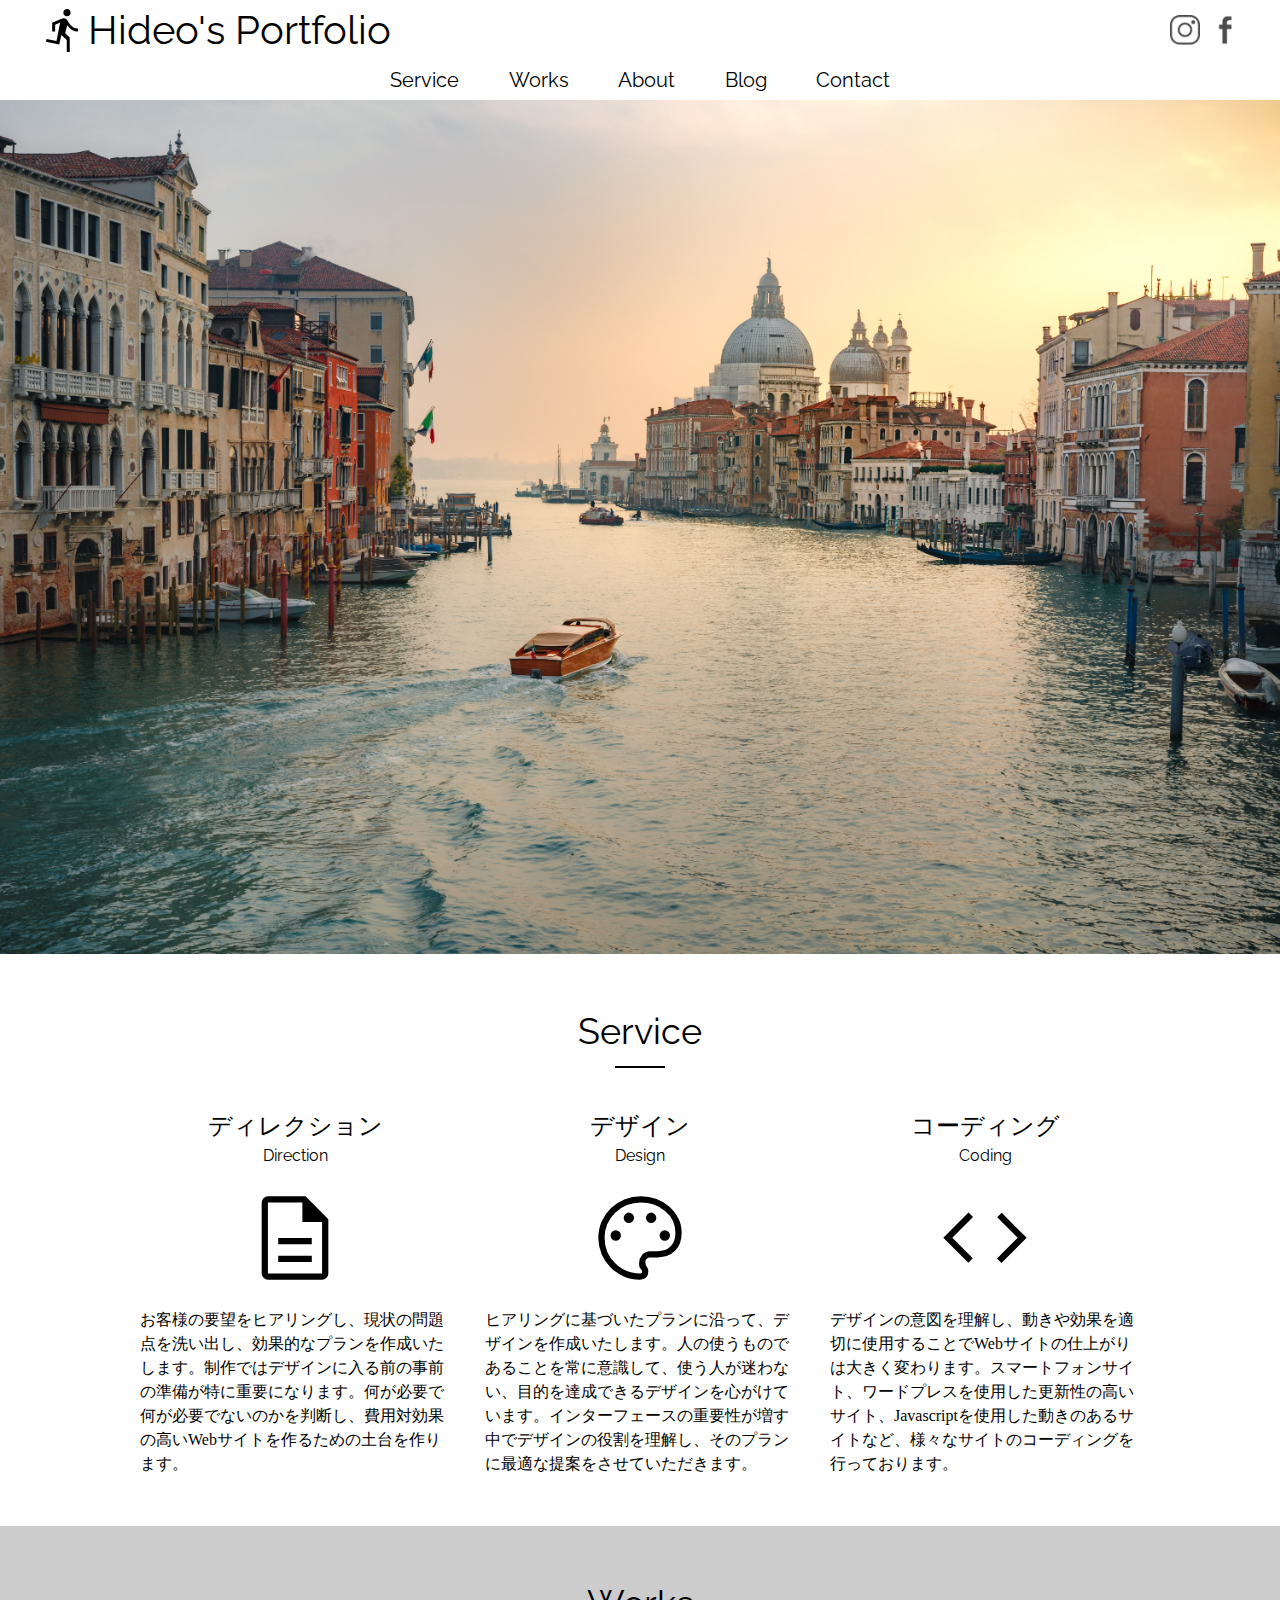
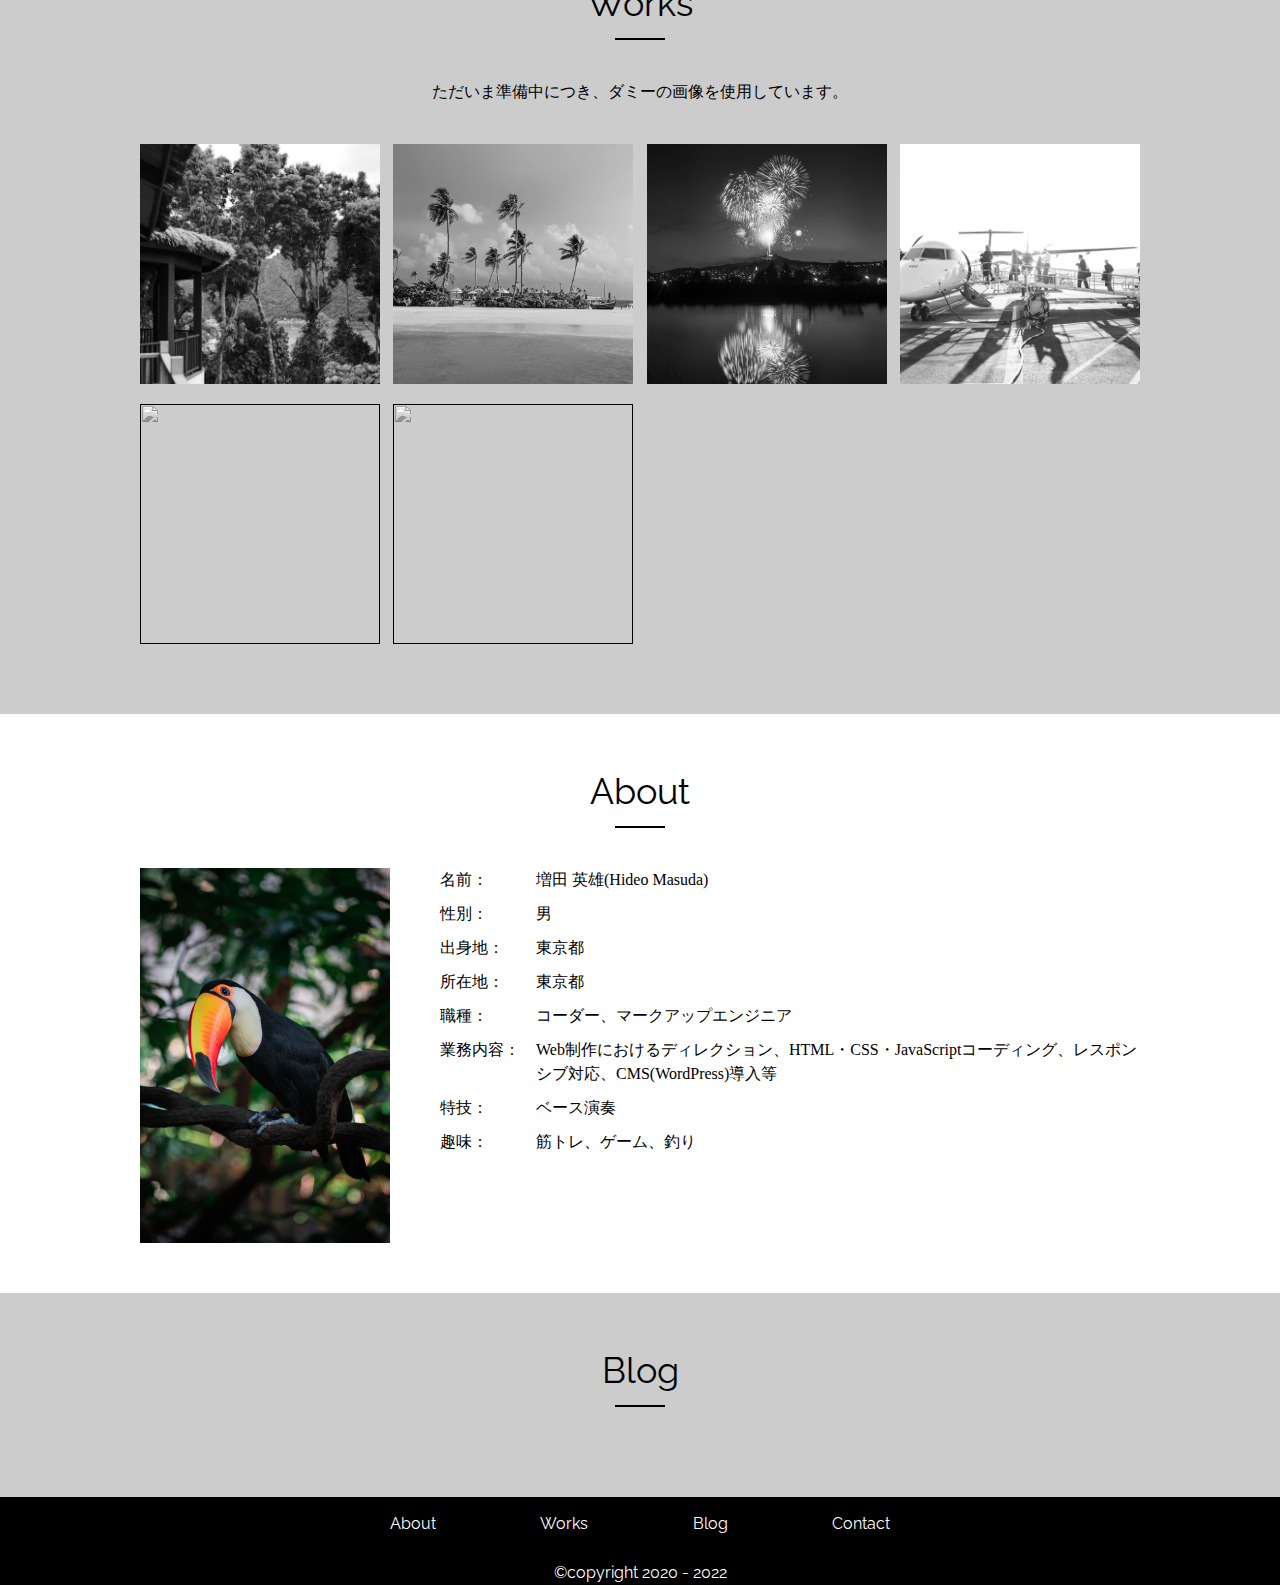
==== index.html @ 9914f8bb "first commit" ====
<!DOCTYPE html>
<html lang="ja">
<head>
  <meta charset="UTF-8">
  <meta http-equiv="X-UA-Compatible" content="IE=edge">
  <meta name="viewport" content="width=device-width, initial-scale=1.0">
  <title>Hideo's Portfolio</title>
  <link rel="stylesheet" href="assets/css/reset.css">
  <link rel="stylesheet" href="assets/css/common.css">
  <link rel="stylesheet" href="assets/css/style.css">

  <!-- font -->
  <link rel="preconnect" href="https://fonts.googleapis.com">
  <link rel="preconnect" href="https://fonts.gstatic.com" crossorigin>
  <link href="https://fonts.googleapis.com/css2?family=Raleway:wght@400;700&display=swap" rel="stylesheet">
</head>
<body>
  <header class="header content-wrap">
    <div class="page-size">
      <div class="flex">
        <h1 class="header-logo font-raleway">
          <a href="/">
            <div class="icon"><img src="assets/img/logo_icon.svg" alt=""></div>
            Hideo's Portfolio
          </a>
        </h1>
        <div class="sns-area flex">
          <a href="" class="sns-icon icon-ig">
            <img src="assets/img/icon_ig.gif" alt="">
          </a>
          <a href="" class="sns-icon icon-fb">
            <img src="assets/img/icon_fb.gif" alt="">
          </a>
        </div>
      </div>
      <ul class="header-nav flex font-raleway">
        <li>
          <a href="#sec01">Service</a>
        </li>
        <li>
          <a href="#sec02">Works</a>
        </li>
        <li>
          <a href="#sec03">About</a>
        </li>
        <li>
          <a href="#sec04">Blog</a>
        </li>
        <li>
          <a href="#sec05">Contact</a>
        </li>
      </ul>
    </div>
  </header>

  <main class="top-page">
    <div class="mv-area">
      <img src="assets/img/mv.jpg" alt="">
    </div>

    <section id="sec01" class="service sec-wrap">
      <div class="content-wrap">
        <div class="page-size">
          <h2 class="sec-ttl ta_c font-raleway">Service</h2>
          <ul class="service-list flex">
            <li>
              <h3 class="item-ttl ta_c">
                <span class="ja">ディレクション</span>
                <span class="en font-raleway">Direction</span>
              </h3>
              <div class="img-area">
                <img src="assets/img/service_img01.svg" alt="">
              </div>
              <p class="text">お客様の要望をヒアリングし、現状の問題点を洗い出し、効果的なプランを作成いたします。制作ではデザインに入る前の事前の準備が特に重要になります。何が必要で何が必要でないのかを判断し、費用対効果の高いWebサイトを作るための土台を作ります。</p>
            </li>
            <li>
              <h3 class="item-ttl ta_c">
                <span class="ja">デザイン</span>
                <span class="en font-raleway">Design</span>
              </h3>
              <div class="img-area">
                <img src="assets/img/service_img02.svg" alt="">
              </div>
              <p class="text">ヒアリングに基づいたプランに沿って、デザインを作成いたします。人の使うものであることを常に意識して、使う人が迷わない、目的を達成できるデザインを心がけています。インターフェースの重要性が増す中でデザインの役割を理解し、そのプランに最適な提案をさせていただきます。</p>
            </li>
            <li>
              <h3 class="item-ttl ta_c">
                <span class="ja">コーディング</span>
                <span class="en font-raleway">Coding</span>
              </h3>
              <div class="img-area">
                <img src="assets/img/service_img03.svg" alt="">
              </div>
              <p class="text">デザインの意図を理解し、動きや効果を適切に使用することでWebサイトの仕上がりは大きく変わります。スマートフォンサイト、ワードプレスを使用した更新性の高いサイト、Javascriptを使用した動きのあるサイトなど、様々なサイトのコーディングを行っております。</p>
            </li>
          </ul>
        </div>
      </div>
    </section>

    <section id="sec02" class="works sec-wrap">
      <div class="content-wrap">
        <div class="page-size">
          <h2 class="sec-ttl ta_c font-raleway">Works</h2>
          <p class="sec-read ta_c">ただいま準備中につき、ダミーの画像を使用しています。</p>
          <ul class="works-list flex">
            <li>
              <a href="">
                <div class="img-area">
                  <img src="assets/img/works_img01.jpg" alt="">
                </div>
                <p class="item-detail">2020.07 Coding</p>
              </a>
            </li>
            <li>
              <a href="">
                <div class="img-area">
                  <img src="assets/img/works_img02.jpg" alt="">
                </div>
                <p class="item-detail">2020.10 Coding</p>
              </a>
            </li>
            <li>
              <a href="">
                <div class="img-area">
                  <img src="assets/img/works_img03.jpg" alt="">
                </div>
                <p class="item-detail">2021.05 Coding</p>
              </a>
            </li>
            <li>
              <a href="">
                <div class="img-area">
                  <img src="assets/img/works_img04.jpg" alt="">
                </div>
                <p class="item-detail">2021.07 Coding</p>
              </a>
            </li>
            <li>
              <a href="">
                <div class="img-area">
                  <img src="assets/img/works_img05.jpg" alt="">
                </div>
                <p class="item-detail">2022.07 Coding</p>
              </a>
            </li>
            <li>
              <a href="">
                <div class="img-area">
                  <img src="assets/img/works_img05.jpg" alt="">
                </div>
                <p class="item-detail">2022.07 Coding</p>
              </a>
            </li>
          </ul>
        </div>
      </div>
    </section>
    <section id="sec03" class="about sec-wrap">
      <div class="content-wrap">
        <div class="page-size">
          <h2 class="sec-ttl ta_c font-raleway">About</h2>
          <!-- <p class="sec-read ta_c">自己紹介</p> -->
          <div class="flex">
            <div class="img-area">
              <img src="assets/img/profile.jpg" alt="">
            </div>
            <div class="text-area">
              <ul class="profile-list">
                <li>
                  <div class="item-ttl">名前：</div>
                  <p class="item-text">増田 英雄(Hideo Masuda)</p>
                </li>
                <li>
                  <div class="item-ttl">性別：</div>
                  <p class="item-text">男</p>
                </li>
                <li>
                  <div class="item-ttl">出身地：</div>
                  <p class="item-text">東京都</p>
                </li>
                <li>
                  <div class="item-ttl">所在地：</div>
                  <p class="item-text">東京都</p>
                </li>
                <li>
                  <div class="item-ttl">職種：</div>
                  <p class="item-text">コーダー、マークアップエンジニア</p>
                </li>
                <li>
                  <div class="item-ttl">業務内容：</div>
                  <p class="item-text">Web制作におけるディレクション、HTML・CSS・JavaScriptコーディング、レスポンシブ対応、CMS(WordPress)導入等</p>
                </li>
                <li>
                  <div class="item-ttl">特技：</div>
                  <p class="item-text">ベース演奏</p>
                </li>
                <li>
                  <div class="item-ttl">趣味：</div>
                  <p class="item-text">筋トレ、ゲーム、釣り</p>
                </li>
              </ul>
            </div>
          </div>
        </div>
      </div>
    </section>
    <section id="sec04" class="blog sec-wrap">
      <div class="content-wrap">
        <div class="page-size">
          <h2 class="sec-ttl ta_c font-raleway">Blog</h2>
          <!-- <p class="sec-read ta_c">自己紹介</p> -->
        </div>
      </div>
    </section>

  </main>

  <footer class="footer">
    <div class="content-wrap">
      <div class="page-size">
        <ul class="footer-nav flex font-raleway">
          <li>
            <a href="/about/">About</a>
          </li>
          <li>
            <a href="/works/">Works</a>
          </li>
          <li>
            <a href="/blog/">Blog</a>
          </li>
          <li>
            <a href="/contact/">Contact</a>
          </li>
        </ul>
        <p class="copyright ta_c font-raleway">&copy;copyright 2020 - 2022</p>
      </div>
    </div>
  </footer>
</body>

<!-- js -->
<script src="https://ajax.googleapis.com/ajax/libs/jquery/3.3.1/jquery.min.js"></script>
<script src="assets/js/common.js"></script>
</html>
---- assets/css/common.css ----
@charset "utf-8";

/* --------------------------------
        余白、コンテンツ幅
----------------------------------*/
.content-wrap {
  padding: 0 20px;
}
.page-size {
  max-width: 1000px;
  margin: 0 auto;
}

/* --------------------------------
            共通設定
----------------------------------*/
.font-raleway {
  font-family: 'Raleway', sans-serif;
}
.ta_c {
  text-align: center;
}
.flex {
  display: flex;
  justify-content: space-between;
}
a {
  transition: .3s;
}
a:hover {
  opacity: .7;
}

/* --------------------------------
              Header
----------------------------------*/
.header {
  background: #fff;
}
.header .page-size {
  max-width: 1200px;
}
.header-logo {
  font-size: 40px;
  font-weight: normal;
}
.header-logo a {
  display: flex;
  align-items: center;
}
.header-logo a .icon {
  width: 48px;
}
.header-logo a:hover .icon {
  animation: ani_rotate .4s;
}
@keyframes ani_rotate {
  0% {transform: translate(0px, 0px) rotate(15deg)}
  25% {transform: translate(0px, 0px) rotate(-15deg)}
  50% {transform: translate(0px, 0px) rotate(20deg)}
  75% {transform: translate(0px, 0px) rotate(-20deg)}
  100% {transform: translate(0px, 0px) rotate(0deg)}
}
.header .sns-area {
  align-self: center;
  gap: 10px;
}
.header .sns-area .sns-icon {
  width: 30px;
}
.header-nav {
  max-width: 500px;
  margin: 0 auto;
  font-size: 20px;
}
.header-nav li {
  position: relative;
  overflow: hidden;
}
.header-nav li a {
  display: block;
  padding: 5px 0;
}
.header-nav li a:hover {
  opacity: 1;
}
.header-nav li::after {
  position: absolute;
  content: "";
  bottom: 0;
  left: 50%;
  transform: translateX(-50%);
  width: 0;
  height: 2px;
  background: #000;
  transition: .3s;
}
.header-nav li:hover::after,
.header-nav li.active::after {
  width: 40px;
}
/* --------------------------------
              Footer
----------------------------------*/
.footer {
  color: #fff;
  background: #000;
  padding-top: 10px;
}
.footer-nav {
  max-width: 500px;
  margin: 0 auto 20px;
}
.footer-nav li {
  position: relative;
  overflow: hidden;
}
.footer-nav li a {
  display: block;
  padding: 5px 0;
}
.footer-nav li a:hover {
  opacity: 1;
}
.footer-nav li::after {
  position: absolute;
  content: "";
  bottom: 0;
  left: 50%;
  transform: translateX(-50%);
  width: 0;
  height: 2px;
  background: #fff;
  transition: .3s;
}
.footer-nav li:hover::after,
.footer-nav li.active::after {
  width: 40px;
}

/* --------------------------------
            セクション
----------------------------------*/
.sec-wrap {
  padding-top: 50px;
  padding-bottom: 50px;
  background: #fff;
}
.sec-wrap:nth-child(odd) {
  background: #ccc;
}
.sec-ttl {
  font-size: 36px;
  font-weight: normal;
  padding-bottom: 10px;
  margin-bottom: 40px;
  position: relative;
}
.sec-ttl::after {
  position: absolute;
  content: "";
  bottom: 0;
  left: 50%;
  transform: translateX(-50%);
  width: 50px;
  height: 2px;
  background: #000;
}
.sec-read {
  margin-bottom: 40px;
}
---- assets/css/style.css ----
@charset "utf-8";

.mv-area {
}

.service .service-list li {
  width: 31%;
}
.service .service-list li .item-ttl {
  font-weight: normal;
  margin-bottom: 20px;
}
.service .service-list li .item-ttl span {
  display: block;
}
.service .service-list li .item-ttl .ja {
  font-size: 24px;
}
.service .service-list li .item-ttl .en {
  font-size: 16px;
}
.service .service-list li .img-area {
  width: 100px;
  margin: 0 auto 20px;
}
.service .service-list li .img-area img {
  width: 100%;
}

.works {}
.works-list {
  flex-wrap: wrap;
}
.works-list li {
  width: 24%;
  margin-bottom: 20px;
  position: relative;
  overflow: hidden;
}
.works-list::before {
  content: "";
  display: block;
  width: 24%;
  height: 0;
  order: 1;
}
.works-list::after {
  content: "";
  display: block;
  width: 24%;
  height: 0;
}
.works-list li a:hover {
  opacity: 1;
}
.works-list li .img-area {
  position: relative;
  overflow: hidden;
}
.works-list li .img-area::before {
  content: "";
  display: block;
  padding-top: 100%;
}
.works-list li .img-area img {
  position: absolute;
  object-fit: cover;
  top: 0;
  left: 0;
  width: 100%;
  height: 100%;
  filter: grayscale(100%);
  transition: .3s;
}
.works-list li:hover .img-area img {
  filter: grayscale(0);
  transform: scale(1.2);
}
.works-list li .item-detail {
  position: absolute;
  width: 100%;
  bottom: -25%;
  font-size: 18px;
  color: #fff;
  text-align: center;
  background: rgba(0,0,0,0.4);
  transition: .3s;
}
.works-list li:hover .item-detail {
  bottom: 0;
}

.about .flex .img-area {
  width: 25%;
}
.about .flex .text-area {
  width: 70%;
}
.about .profile-list li {
  display: flex;
  margin-bottom: 10px;
}
.about .profile-list li .item-ttl {
  width: 6em;
}
.about .profile-list li .item-text {
  width: calc(100% - 6em);
}
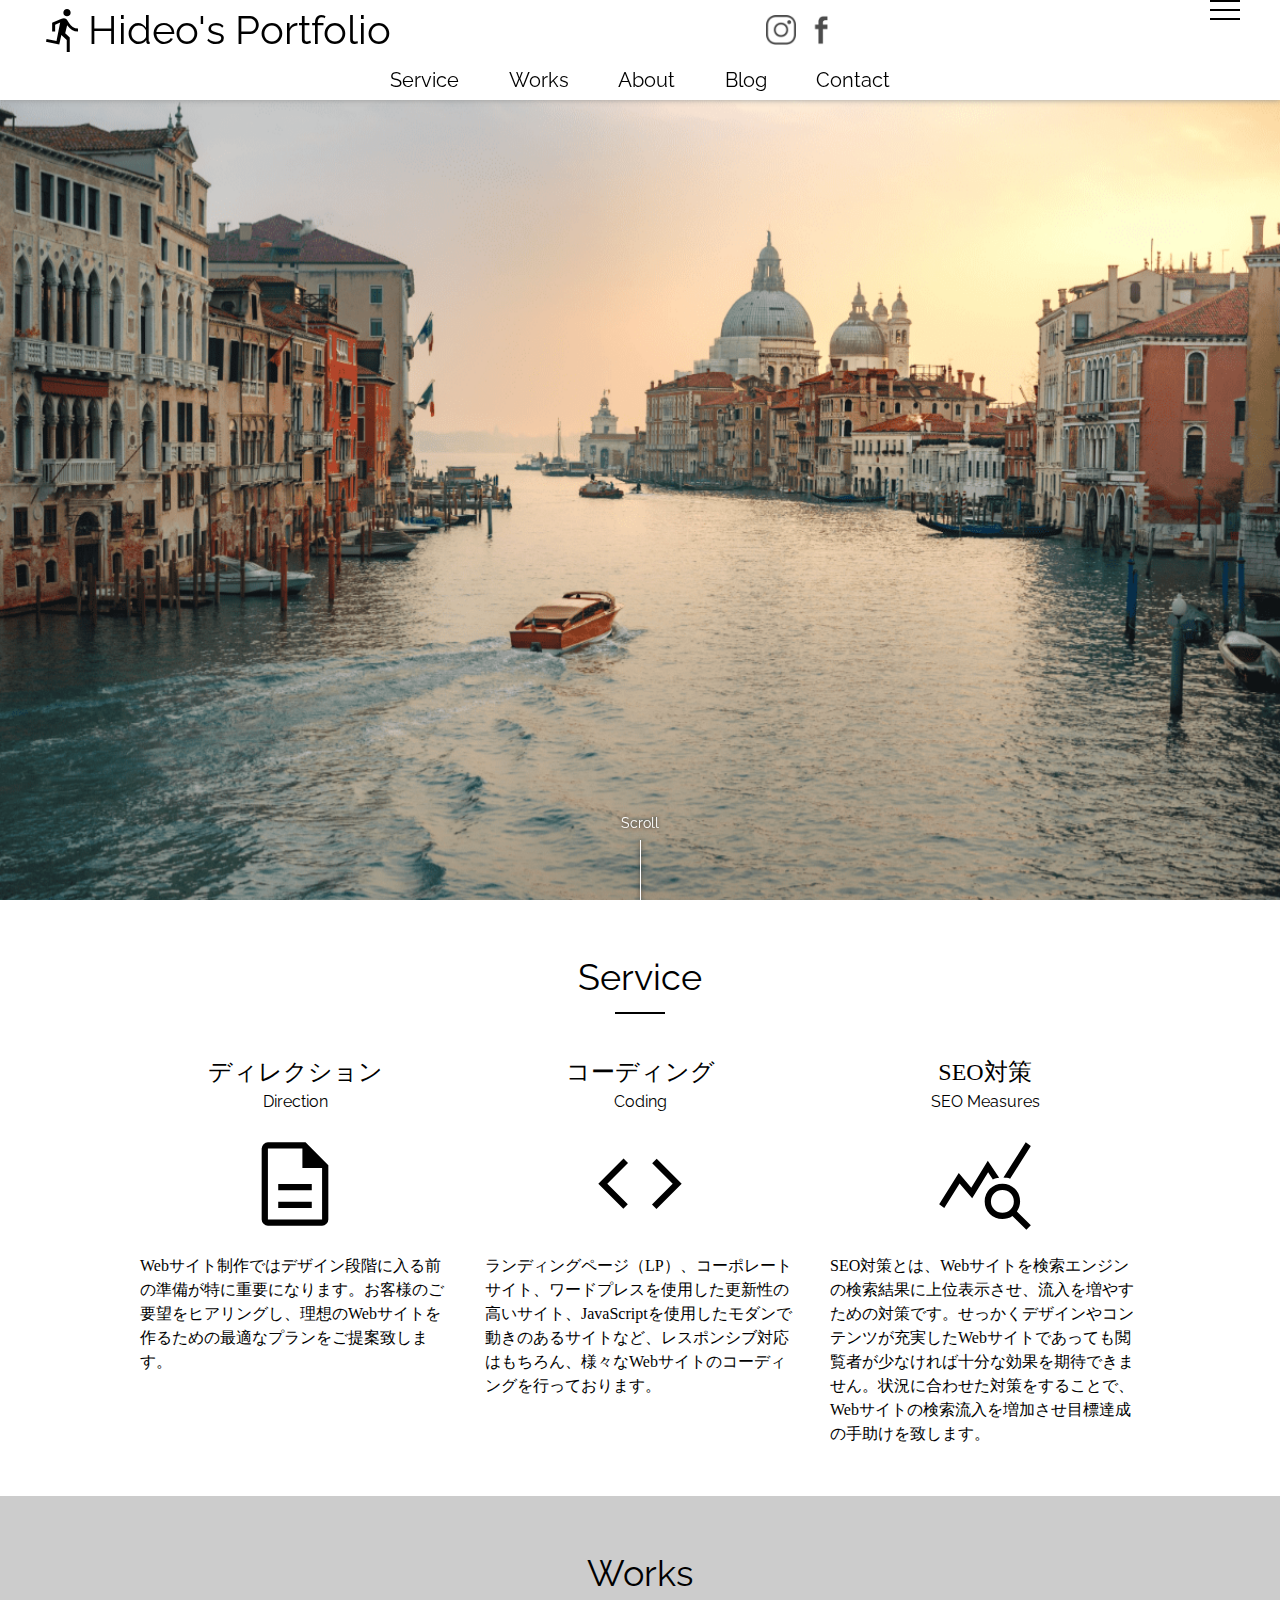
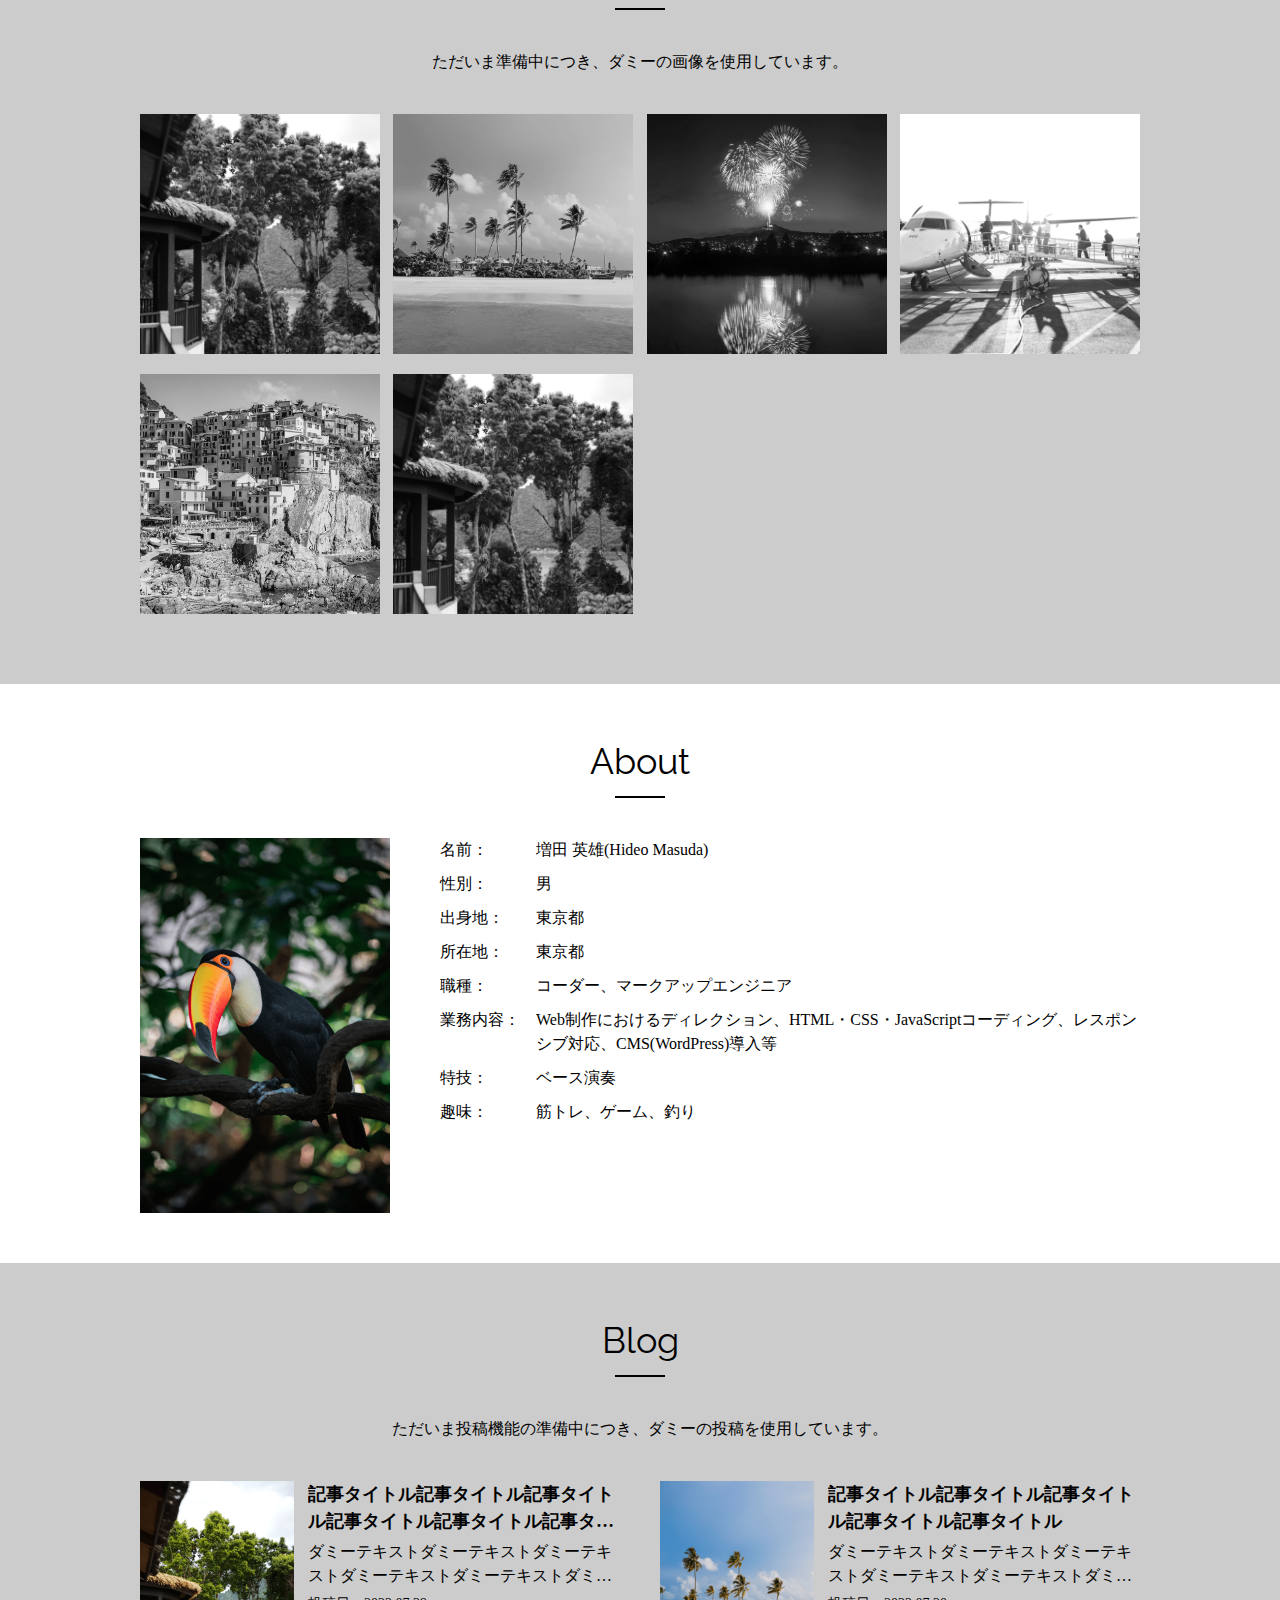
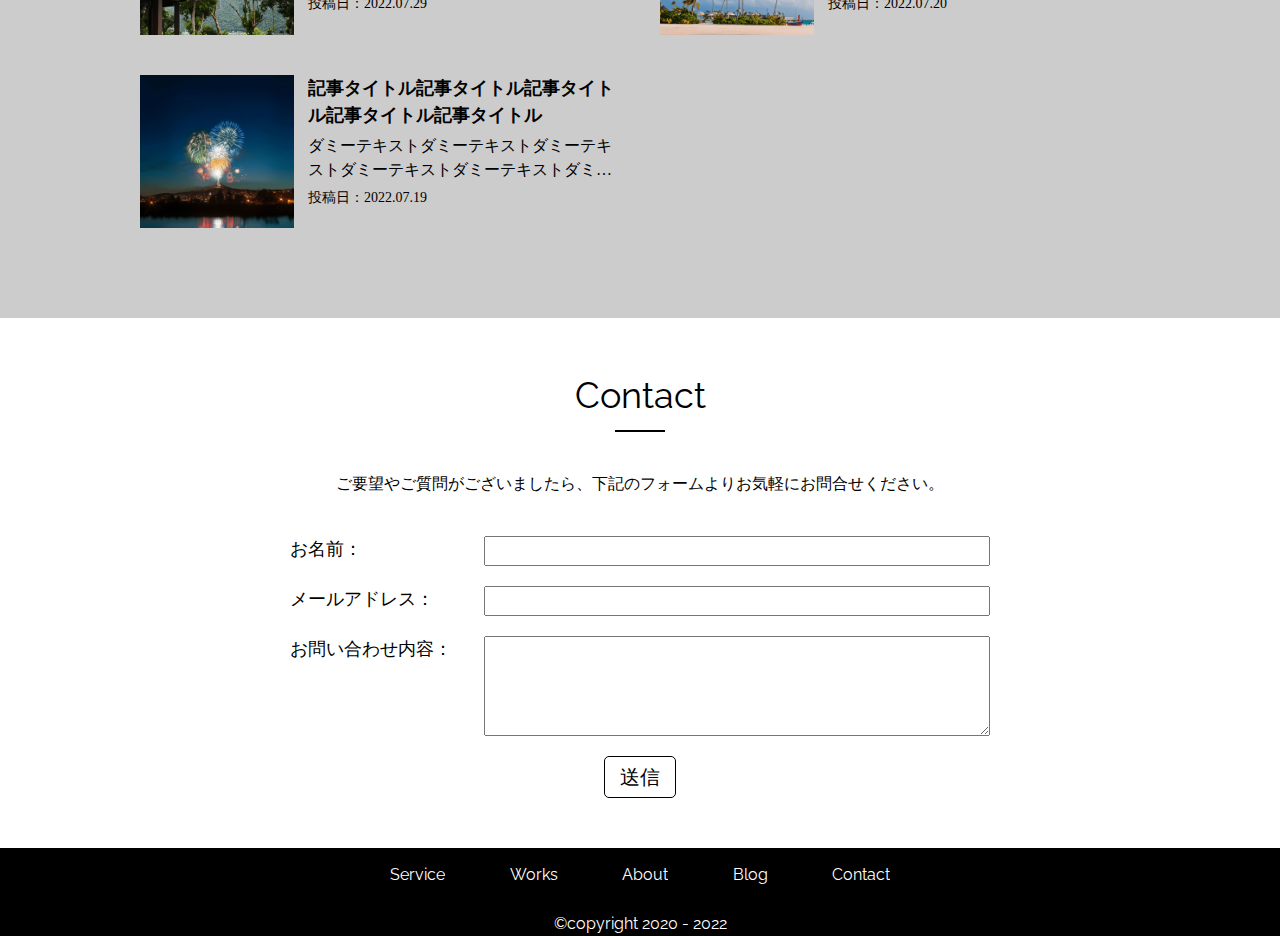
==== commit f2783701: "second update" ====
--- a/index.html
+++ b/index.html
@@ -6,6 +6,8 @@
   <meta name="viewport" content="width=device-width, initial-scale=1.0">
   <title>Hideo's Portfolio</title>
   <link rel="stylesheet" href="assets/css/reset.css">
+  <link rel="stylesheet" href="assets/css/slick/slick.css">
+  <link rel="stylesheet" href="assets/css/slick/slick-theme.css">
   <link rel="stylesheet" href="assets/css/common.css">
   <link rel="stylesheet" href="assets/css/style.css">
 
@@ -13,6 +15,7 @@
   <link rel="preconnect" href="https://fonts.googleapis.com">
   <link rel="preconnect" href="https://fonts.gstatic.com" crossorigin>
   <link href="https://fonts.googleapis.com/css2?family=Raleway:wght@400;700&display=swap" rel="stylesheet">
+  <link rel ="stylesheet" href="https://cdnjs.cloudflare.com/ajax/libs/font-awesome/5.15.4/css/all.min.css">
 </head>
 <body>
   <header class="header content-wrap">
@@ -32,6 +35,11 @@
             <img src="assets/img/icon_fb.gif" alt="">
           </a>
         </div>
+        <div class="hamburger">
+          <span></span>
+          <span></span>
+          <span></span>
+        </div>
       </div>
       <ul class="header-nav flex font-raleway">
         <li>
@@ -55,7 +63,24 @@
 
   <main class="top-page">
     <div class="mv-area">
-      <img src="assets/img/mv.jpg" alt="">
+      <h2 class="mv-text font-raleway">
+        <span class="text-wrap">Hideo's Portfolio</span>
+      </h2>
+      <div class="mv-slider">
+        <div class="slide">
+          <img src="assets/img/mv01.png" alt="">
+        </div>
+        <div class="slide">
+          <img src="assets/img/mv02.png" alt="">
+        </div>
+        <div class="slide">
+          <img src="assets/img/mv03.png" alt="">
+        </div>
+        <div class="slide">
+          <img src="assets/img/mv04.png" alt="">
+        </div>
+      </div>
+      <span class="scroll-down font-raleway">Scroll</span>
     </div>
 
     <section id="sec01" class="service sec-wrap">
@@ -71,17 +96,7 @@
               <div class="img-area">
                 <img src="assets/img/service_img01.svg" alt="">
               </div>
-              <p class="text">お客様の要望をヒアリングし、現状の問題点を洗い出し、効果的なプランを作成いたします。制作ではデザインに入る前の事前の準備が特に重要になります。何が必要で何が必要でないのかを判断し、費用対効果の高いWebサイトを作るための土台を作ります。</p>
-            </li>
-            <li>
-              <h3 class="item-ttl ta_c">
-                <span class="ja">デザイン</span>
-                <span class="en font-raleway">Design</span>
-              </h3>
-              <div class="img-area">
-                <img src="assets/img/service_img02.svg" alt="">
-              </div>
-              <p class="text">ヒアリングに基づいたプランに沿って、デザインを作成いたします。人の使うものであることを常に意識して、使う人が迷わない、目的を達成できるデザインを心がけています。インターフェースの重要性が増す中でデザインの役割を理解し、そのプランに最適な提案をさせていただきます。</p>
+              <p class="text">Webサイト制作ではデザイン段階に入る前の準備が特に重要になります。お客様のご要望をヒアリングし、理想のWebサイトを作るための<span class="marker">最適なプランをご提案</span>致します。</p>
             </li>
             <li>
               <h3 class="item-ttl ta_c">
@@ -91,7 +106,17 @@
               <div class="img-area">
                 <img src="assets/img/service_img03.svg" alt="">
               </div>
-              <p class="text">デザインの意図を理解し、動きや効果を適切に使用することでWebサイトの仕上がりは大きく変わります。スマートフォンサイト、ワードプレスを使用した更新性の高いサイト、Javascriptを使用した動きのあるサイトなど、様々なサイトのコーディングを行っております。</p>
+              <p class="text">ランディングページ（LP）、コーポレートサイト、ワードプレスを使用した更新性の高いサイト、JavaScriptを使用したモダンで動きのあるサイトなど、<span class="marker">レスポンシブ対応はもちろん、様々なWebサイトのコーディング</span>を行っております。</p>
+            </li>
+            <li>
+              <h3 class="item-ttl ta_c">
+                <span class="ja">SEO対策</span>
+                <span class="en font-raleway">SEO Measures</span>
+              </h3>
+              <div class="img-area">
+                <img src="assets/img/service_img04.svg" alt="">
+              </div>
+              <p class="text">SEO対策とは、Webサイトを検索エンジンの検索結果に上位表示させ、流入を増やすための対策です。せっかくデザインやコンテンツが充実したWebサイトであっても閲覧者が少なければ十分な効果を期待できません。状況に合わせた対策をすることで、<span class="marker">Webサイトの検索流入を増加させ目標達成の手助け</span>を致します。</p>
             </li>
           </ul>
         </div>
@@ -107,7 +132,7 @@
             <li>
               <a href="">
                 <div class="img-area">
-                  <img src="assets/img/works_img01.jpg" alt="">
+                  <img src="assets/img/works_img01.png" alt="">
                 </div>
                 <p class="item-detail">2020.07 Coding</p>
               </a>
@@ -115,7 +140,7 @@
             <li>
               <a href="">
                 <div class="img-area">
-                  <img src="assets/img/works_img02.jpg" alt="">
+                  <img src="assets/img/works_img02.png" alt="">
                 </div>
                 <p class="item-detail">2020.10 Coding</p>
               </a>
@@ -123,7 +148,7 @@
             <li>
               <a href="">
                 <div class="img-area">
-                  <img src="assets/img/works_img03.jpg" alt="">
+                  <img src="assets/img/works_img03.png" alt="">
                 </div>
                 <p class="item-detail">2021.05 Coding</p>
               </a>
@@ -131,7 +156,7 @@
             <li>
               <a href="">
                 <div class="img-area">
-                  <img src="assets/img/works_img04.jpg" alt="">
+                  <img src="assets/img/works_img04.png" alt="">
                 </div>
                 <p class="item-detail">2021.07 Coding</p>
               </a>
@@ -139,7 +164,7 @@
             <li>
               <a href="">
                 <div class="img-area">
-                  <img src="assets/img/works_img05.jpg" alt="">
+                  <img src="assets/img/works_img05.png" alt="">
                 </div>
                 <p class="item-detail">2022.07 Coding</p>
               </a>
@@ -147,7 +172,7 @@
             <li>
               <a href="">
                 <div class="img-area">
-                  <img src="assets/img/works_img05.jpg" alt="">
+                  <img src="assets/img/works_img01.png" alt="">
                 </div>
                 <p class="item-detail">2022.07 Coding</p>
               </a>
@@ -156,6 +181,7 @@
         </div>
       </div>
     </section>
+
     <section id="sec03" class="about sec-wrap">
       <div class="content-wrap">
         <div class="page-size">
@@ -163,7 +189,7 @@
           <!-- <p class="sec-read ta_c">自己紹介</p> -->
           <div class="flex">
             <div class="img-area">
-              <img src="assets/img/profile.jpg" alt="">
+              <img src="assets/img/profile.png" alt="">
             </div>
             <div class="text-area">
               <ul class="profile-list">
@@ -205,41 +231,117 @@
         </div>
       </div>
     </section>
+
     <section id="sec04" class="blog sec-wrap">
       <div class="content-wrap">
         <div class="page-size">
           <h2 class="sec-ttl ta_c font-raleway">Blog</h2>
-          <!-- <p class="sec-read ta_c">自己紹介</p> -->
-        </div>
-      </div>
+          <p class="sec-read ta_c">ただいま投稿機能の準備中につき、ダミーの投稿を使用しています。</p>
+          <ul class="blog-list">
+            <li>
+              <a href="">
+                <div class="img-area">
+                  <img src="assets/img/works_img01.png" alt="">
+                </div>
+                <div class="text-area">
+                  <div class="ttl">記事タイトル記事タイトル記事タイトル記事タイトル記事タイトル記事タイトル記事タイトル記事タイトル記事タイトル記事タイトル</div>
+                  <div class="desc">ダミーテキストダミーテキストダミーテキストダミーテキストダミーテキストダミーテキスト。ダミーテキスト。ダミーテキスト。</div>
+                  <div class="date-area">投稿日：<span class="date">2022.07.29</span></div>
+                </div>
+              </a>
+            </li>
+            <li>
+              <a href="">
+                <div class="img-area">
+                  <img src="assets/img/works_img02.png" alt="">
+                </div>
+                <div class="text-area">
+                  <div class="ttl">記事タイトル記事タイトル記事タイトル記事タイトル記事タイトル</div>
+                  <div class="desc">ダミーテキストダミーテキストダミーテキストダミーテキストダミーテキストダミーテキスト。</div>
+                  <div class="date-area">投稿日：<span class="date">2022.07.20</span></div>
+                </div>
+              </a>
+            </li>
+            <li>
+              <a href="">
+                <div class="img-area">
+                  <img src="assets/img/works_img03.png" alt="">
+                </div>
+                <div class="text-area">
+                  <div class="ttl">記事タイトル記事タイトル記事タイトル記事タイトル記事タイトル</div>
+                  <div class="desc">ダミーテキストダミーテキストダミーテキストダミーテキストダミーテキストダミーテキスト。</div>
+                  <div class="date-area">投稿日：<span class="date">2022.07.19</span></div>
+                </div>
+              </a>
+            </li>
+          </ul>
+        </div>
+      </div>
+    </section>
+
+    <section id="sec05" class="contact sec-wrap">
+      <div class="content-wrap">
+        <div class="page-size">
+          <h2 class="sec-ttl ta_c font-raleway">Contact</h2>
+          <p class="sec-read ta_c">ご要望やご質問がございましたら、下記のフォームよりお気軽にお問合せください。</p>
+          <form action="https://formspree.io/f/mlevrjrw" method="POST">
+            <label>
+              <span class="input-ttl">お名前：</span>
+              <input type="text" name="fullname">
+            </label>
+            <label>
+              <span class="input-ttl">メールアドレス：</span>
+              <input type="email" name="email">
+            </label>
+            <label>
+              <span class="input-ttl">お問い合わせ内容：</span>
+              <textarea name="message"></textarea>
+            </label>
+            <button type="submit">送信</button>
+          </form>
+        </div>
+      </div>
+
     </section>
 
   </main>
+
+  <div class="page-top">
+    <a href="#">
+      <img src="assets/img/pagetop_icon.svg" alt="">
+      <span>Page Top</span>
+    </a>
+  </div>
 
   <footer class="footer">
     <div class="content-wrap">
       <div class="page-size">
         <ul class="footer-nav flex font-raleway">
           <li>
-            <a href="/about/">About</a>
-          </li>
-          <li>
-            <a href="/works/">Works</a>
-          </li>
-          <li>
-            <a href="/blog/">Blog</a>
-          </li>
-          <li>
-            <a href="/contact/">Contact</a>
+            <a href="#sec01">Service</a>
+          </li>
+          <li>
+            <a href="#sec02">Works</a>
+          </li>
+          <li>
+            <a href="#sec03">About</a>
+          </li>
+          <li>
+            <a href="#sec04">Blog</a>
+          </li>
+          <li>
+            <a href="#sec05">Contact</a>
           </li>
         </ul>
         <p class="copyright ta_c font-raleway">&copy;copyright 2020 - 2022</p>
       </div>
     </div>
   </footer>
+
 </body>
 
 <!-- js -->
 <script src="https://ajax.googleapis.com/ajax/libs/jquery/3.3.1/jquery.min.js"></script>
+<script src="assets/js/slick/slick.min.js"></script>
 <script src="assets/js/common.js"></script>
 </html>--- a/assets/css/common.css
+++ b/assets/css/common.css
@@ -14,6 +14,10 @@
 /* --------------------------------
             共通設定
 ----------------------------------*/
+body {
+  position: relative;
+  padding-top: 100px;
+}
 .font-raleway {
   font-family: 'Raleway', sans-serif;
 }
@@ -30,12 +34,24 @@
 a:hover {
   opacity: .7;
 }
+@media screen and (max-width: 767px) {
+  body {
+    padding-top: 50px;
+  }
+}
 
 /* --------------------------------
               Header
 ----------------------------------*/
 .header {
+  position: fixed;
+  top: 0;
+  left: 0;
+  width: 100%;
+  height: 100px;
   background: #fff;
+  box-shadow: 0 0 6px #999;
+  z-index: 10;
 }
 .header .page-size {
   max-width: 1200px;
@@ -67,6 +83,41 @@
 }
 .header .sns-area .sns-icon {
   width: 30px;
+}
+.hamburger {
+  position: relative;
+  width: 30px;
+  height: 20px;
+  cursor: pointer;
+}
+.hamburger span {
+  position: absolute;
+  display: inline-block;
+  top: 0;
+  left: 0;
+  width: 30px;
+  height: 2px;
+  background: #000;
+  transition: .3s;
+}
+.hamburger span:nth-child(2) {
+  top: 50%;
+  transform: translateY(-50%);
+}
+.hamburger span:last-child {
+  top: auto;
+  bottom: 0;
+}
+.hamburger.active span:first-child {
+  top: 50%;
+  transform: rotate(135deg);
+}
+.hamburger.active span:nth-child(2) {
+  transform: translateY(-50%) scale(0);
+}
+.hamburger.active span:last-child {
+  top: 50%;
+  transform: rotate(-135deg);
 }
 .header-nav {
   max-width: 500px;
@@ -99,6 +150,59 @@
 .header-nav li.active::after {
   width: 40px;
 }
+@media screen and (max-width: 767px) {
+  .header {
+    height: 50px;
+  }
+  .header .page-size {
+    height: 100%;
+  }
+  .header .page-size > .flex:first-child {
+    height: 100%;
+    align-items: center;
+  }
+  .header-logo {
+    font-size: 26px;
+  }
+  .header-logo a .icon {
+    width: 40px;
+  }
+  .header .sns-area {
+    display: none;
+  }
+  .header-nav {
+    position: fixed;
+    top: 50px;
+    left: 0;
+    max-width: 100%;
+    width: 100%;
+    height: 0;
+    justify-content: flex-start;
+    flex-direction: column;
+    background: rgba(0,0,0,0.9);
+    color: #fff;
+    /* padding: 20px 10px 30px; */
+    padding: 0;
+    /* box-shadow: 0 2px 3px #999; */
+    overflow: hidden;
+    transition: .4s ease;
+  }
+  .header-nav.active {
+    height: auto;
+    padding: 20px 10px 30px;
+  }
+  .header-nav li {
+    text-align: center;
+    margin-bottom: 20px;
+  }
+  .header-nav li:last-of-type {
+    margin-bottom: 0;
+  }
+  .header-nav li::after {
+    background: #fff;
+  }
+}
+
 /* --------------------------------
               Footer
 ----------------------------------*/
@@ -137,6 +241,19 @@
 .footer-nav li.active::after {
   width: 40px;
 }
+@media screen and (max-width: 767px) {
+  .footer-nav {
+    flex-direction: column;
+    font-size: 18px;
+  }
+  .footer-nav li {
+    text-align: center;
+    margin-bottom: 10px;
+  }
+  .footer-nav li:last-child {
+    margin-bottom: 0;
+  }
+}
 
 /* --------------------------------
             セクション
@@ -168,4 +285,38 @@
 }
 .sec-read {
   margin-bottom: 40px;
+}
+@media screen and (max-width: 767px) {
+  .sec-ttl {
+    font-size: 30px;
+  }
+}
+/* --------------------------------
+        ページトップボタン
+----------------------------------*/
+.page-top {
+  position: fixed;
+  bottom: 20px;
+  right: 20px;
+  opacity: 0;
+  transition: padding-bottom .3s, opacity .5s;
+}
+.page-top.show {
+  opacity: 1;
+}
+.page-top:hover {
+  padding-bottom: 10px;
+}
+.page-top a {
+  display: flex;
+  flex-direction: column;
+  justify-content: center;
+}
+.page-top a:hover {
+  opacity: 1;
+}
+.page-top a span {
+  display: block;
+  font-size: 12px;
+  text-align: center;
 }--- a/assets/css/style.css
+++ b/assets/css/style.css
@@ -1,8 +1,119 @@
 @charset "utf-8";
 
+/* -------------------------------------
+                MV
+------------------------------------- */
 .mv-area {
-}
-
+  height: calc(100vh - 100px);
+  overflow: hidden;
+  position: relative;
+}
+.mv-area .mv-text {
+  position: absolute;
+  top: 50%;
+  left: -50%;
+  transform: translate(-50%, -50%);
+  font-size: 80px;
+  font-weight: normal;
+  color: #fff;
+  padding: 10px 30px;
+  border-top: 2px solid #fff;
+  border-bottom: 2px solid #fff;
+  text-shadow: 2px 2px 4px #000;
+  opacity: 0;
+  z-index: 2;
+  transition: .5s;
+}
+.mv-area .mv-text.slidein {
+  opacity: 1;
+  left: 50%;
+}
+.mv-area .mv-text .text-wrap span {
+  opacity: 0;
+}
+.mv-area .mv-text.show .text-wrap span {
+  animation:text_anime_on 1s ease-out forwards;
+}
+@keyframes text_anime_on {
+  0% {opacity:0;}
+  100% {opacity:1;}
+}
+
+.mv-slider {
+  position: relative;
+  height: 100%;
+}
+.mv-slider .slick-arrow {
+  display: none;
+}
+.mv-slider .slick-list,
+.mv-slider .slick-track {
+  height: 100%;
+}
+.mv-slider .slide img {
+  width: 100%;
+  height: 100%;
+  position: absolute;
+  object-fit: cover;
+  object-position: 50%;
+}
+.mv-area .scroll-down {
+  display: inline-block;
+  position: absolute;
+  left: 50%;
+  bottom: 0;
+  transform: translateX(-50%);
+  z-index: 2;
+  padding: 10px 10px 70px;
+  overflow: hidden;
+  color: #fff;
+  font-size: 14px;
+  line-height: 1;
+  text-shadow: 0 0 4px #000;
+}
+.mv-area .scroll-down::after {
+  content: '';
+  position: absolute;
+  bottom: 0;
+  left: 50%;
+  width: 1px;
+  height: 60px;
+  background: #fff;
+  box-shadow: 0 0 4px #000;
+  animation: sd_animation 2s cubic-bezier(1, 0, 0, 1) infinite;
+}
+@keyframes sd_animation {
+  0% {
+    transform: scale(1, 0);
+    transform-origin: 0 0;
+  }
+  30% {
+    transform: scale(1, 1);
+    transform-origin: 0 0;
+  }
+  70% {
+    transform: scale(1, 1);
+    transform-origin: 0 100%;
+  }
+  100% {
+    transform: scale(1, 0);
+    transform-origin: 0 100%;
+  }
+}
+@media screen and (max-width: 767px) {
+  .mv-area {
+    height: calc(100vh - 50px);
+  }
+  .mv-area .mv-text {
+    font-size: 55px;
+    text-align: center;
+    line-height: 1.2;
+  }
+}
+
+/* -------------------------------------
+                Service
+------------------------------------- */
 .service .service-list li {
   width: 31%;
 }
@@ -26,8 +137,47 @@
 .service .service-list li .img-area img {
   width: 100%;
 }
-
-.works {}
+.marker {
+  padding-bottom: .15em;
+  background: linear-gradient(rgba(231, 76, 60, .3), rgba(231, 76, 60, .3)) 0 100% / 0 40% no-repeat;
+  transition: 1s;
+  text-decoration: none;
+}
+.marker.active {
+  background-size: 100% 40%;
+}
+@media screen and (max-width: 767px) {
+  .service-list {
+    flex-direction: column;
+  }
+  .service .service-list li {
+    width: 100%;
+    margin-bottom: 40px;
+  }
+  .service .service-list li:last-of-type {
+    margin-bottom: 0;
+  }
+  .service .service-list li .item-ttl {
+    margin-bottom: 10px;
+  }
+  .service .service-list li .item-ttl .ja {
+    font-size: 20px;
+  }
+  .service .service-list li .item-ttl .en {
+    font-size: 14px;
+  }
+  .service .service-list li .img-area {
+    margin-bottom: 10px;
+  }
+  .service .service-list li .text {
+    max-width: 450px;
+    margin: 0 auto;
+  }
+}
+
+/* -------------------------------------
+                Works
+------------------------------------- */
 .works-list {
   flex-wrap: wrap;
 }
@@ -89,7 +239,19 @@
 .works-list li:hover .item-detail {
   bottom: 0;
 }
-
+@media screen and (max-width: 767px) {
+  .works-list::before,
+  .works-list::after {
+    content: none;
+  }
+  .works-list li {
+    width: 49%;
+  }
+}
+
+/* -------------------------------------
+                About
+------------------------------------- */
 .about .flex .img-area {
   width: 25%;
 }
@@ -105,4 +267,138 @@
 }
 .about .profile-list li .item-text {
   width: calc(100% - 6em);
+}
+@media screen and (max-width: 767px) {
+  .about .flex {
+    flex-direction: column;
+  }
+  .about .flex .img-area {
+    width: 100%;
+    margin-bottom: 20px;
+  }
+  .about .flex .text-area {
+    width: 100%;
+    max-width: 500px;
+    margin: 0 auto;
+  }
+}
+
+/* -------------------------------------
+                blog
+------------------------------------- */
+.blog-list {
+  display: flex;
+  justify-content: space-between;
+  flex-wrap: wrap;
+}
+.blog-list li {
+  width: 48%;
+  margin-bottom: 40px;
+}
+.blog-list li a {
+  display: flex;
+  justify-content: space-between;
+}
+.blog-list .img-area {
+  position: relative;
+  width: 32%;
+  overflow: hidden;
+}
+.blog-list .img-area::before {
+  content: "";
+  display: block;
+  padding-top: 100%;
+}
+.blog-list .img-area img {
+  position: absolute;
+  top: 0;
+  left: 0;
+  object-fit: cover;
+}
+.blog-list .text-area {
+  width: 65%;
+}
+.blog-list .text-area .ttl {
+  font-size: 18px;
+  font-weight: bold;
+  margin-bottom: 5px;
+  overflow: hidden;
+  display: -webkit-box;
+  -webkit-box-orient: vertical;
+  -webkit-line-clamp: 2;
+}
+.blog-list .text-area .desc {
+  margin-bottom: 5px;
+  overflow: hidden;
+  display: -webkit-box;
+  -webkit-box-orient: vertical;
+  -webkit-line-clamp: 2;
+}
+.blog-list .text-area .date-area {
+  font-size: 14px;
+}
+@media screen and (max-width: 767px) {
+  .blog-list li {
+    width: 100%;
+  }
+  .blog-list .text-area .ttl {
+    font-size: 16px;
+  }
+  .blog-list .text-area .desc {
+    font-size: 14px;
+  }
+  .blog-list .text-area .date-area {
+    font-size: 12px;
+  }
+}
+
+/* -------------------------------------
+                Contact
+------------------------------------- */
+.contact form {
+  max-width: 700px;
+  margin: 0 auto;
+}
+.contact label {
+  display: flex;
+  justify-content: space-between;
+  align-items: flex-start;
+  margin-bottom: 20px;
+}
+.contact .input-ttl {
+  font-size: 18px;
+  width: 15em;
+}
+.contact label input,
+.contact label textarea {
+  width: 100%;
+}
+.contact label textarea {
+  resize: vertical;
+  min-height: 100px;
+}
+
+.contact button {
+  display: block;
+  font-size: 20px;
+  background: #fff;
+  border: 1px solid #000;
+  border-radius: 5px;
+  padding: 5px 15px;
+  margin: 0 auto;
+  cursor: pointer;
+  transition: .3s;
+}
+.contact button:hover {
+  background: #000;
+  color: #fff;
+}
+@media screen and (max-width: 767px) {
+  .contact .input-ttl {
+    font-size: 16px;
+    width: 17em;
+  }
+  .contact button {
+    font-size: 18px;
+  }
 }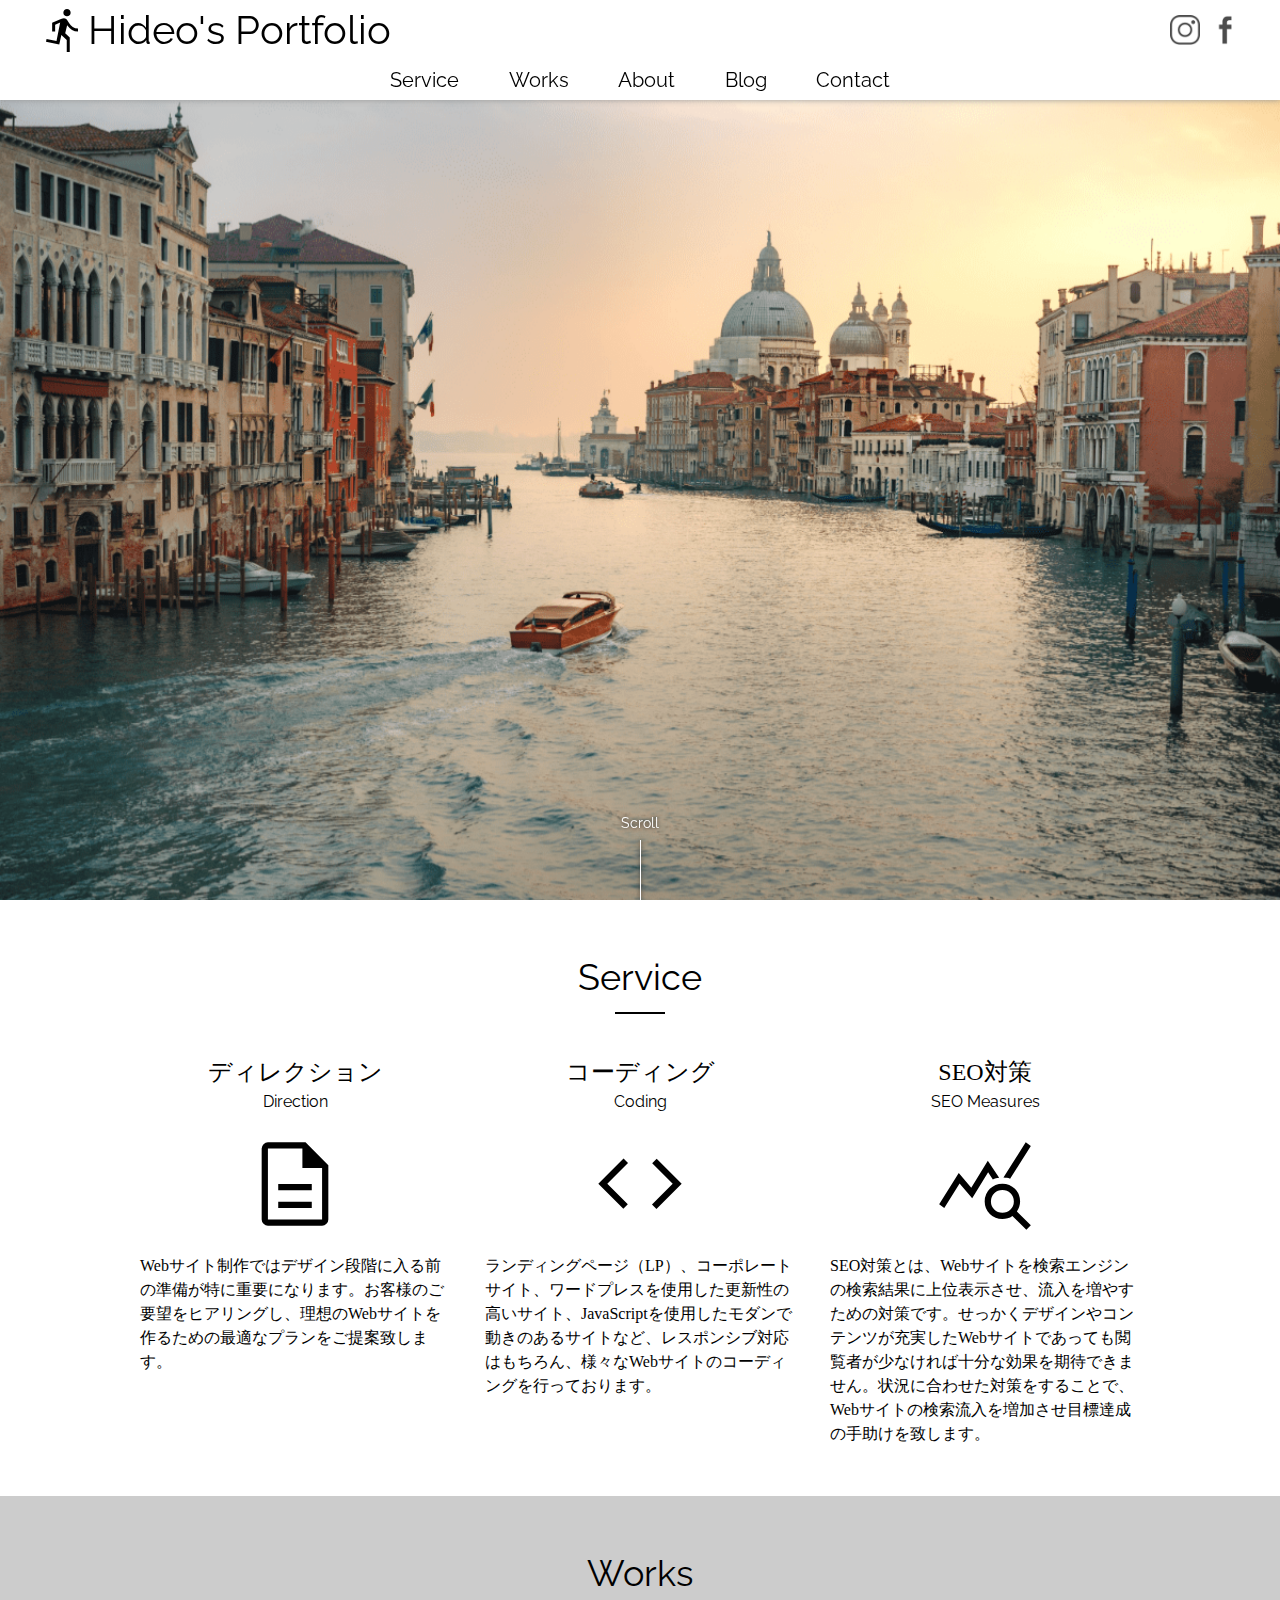
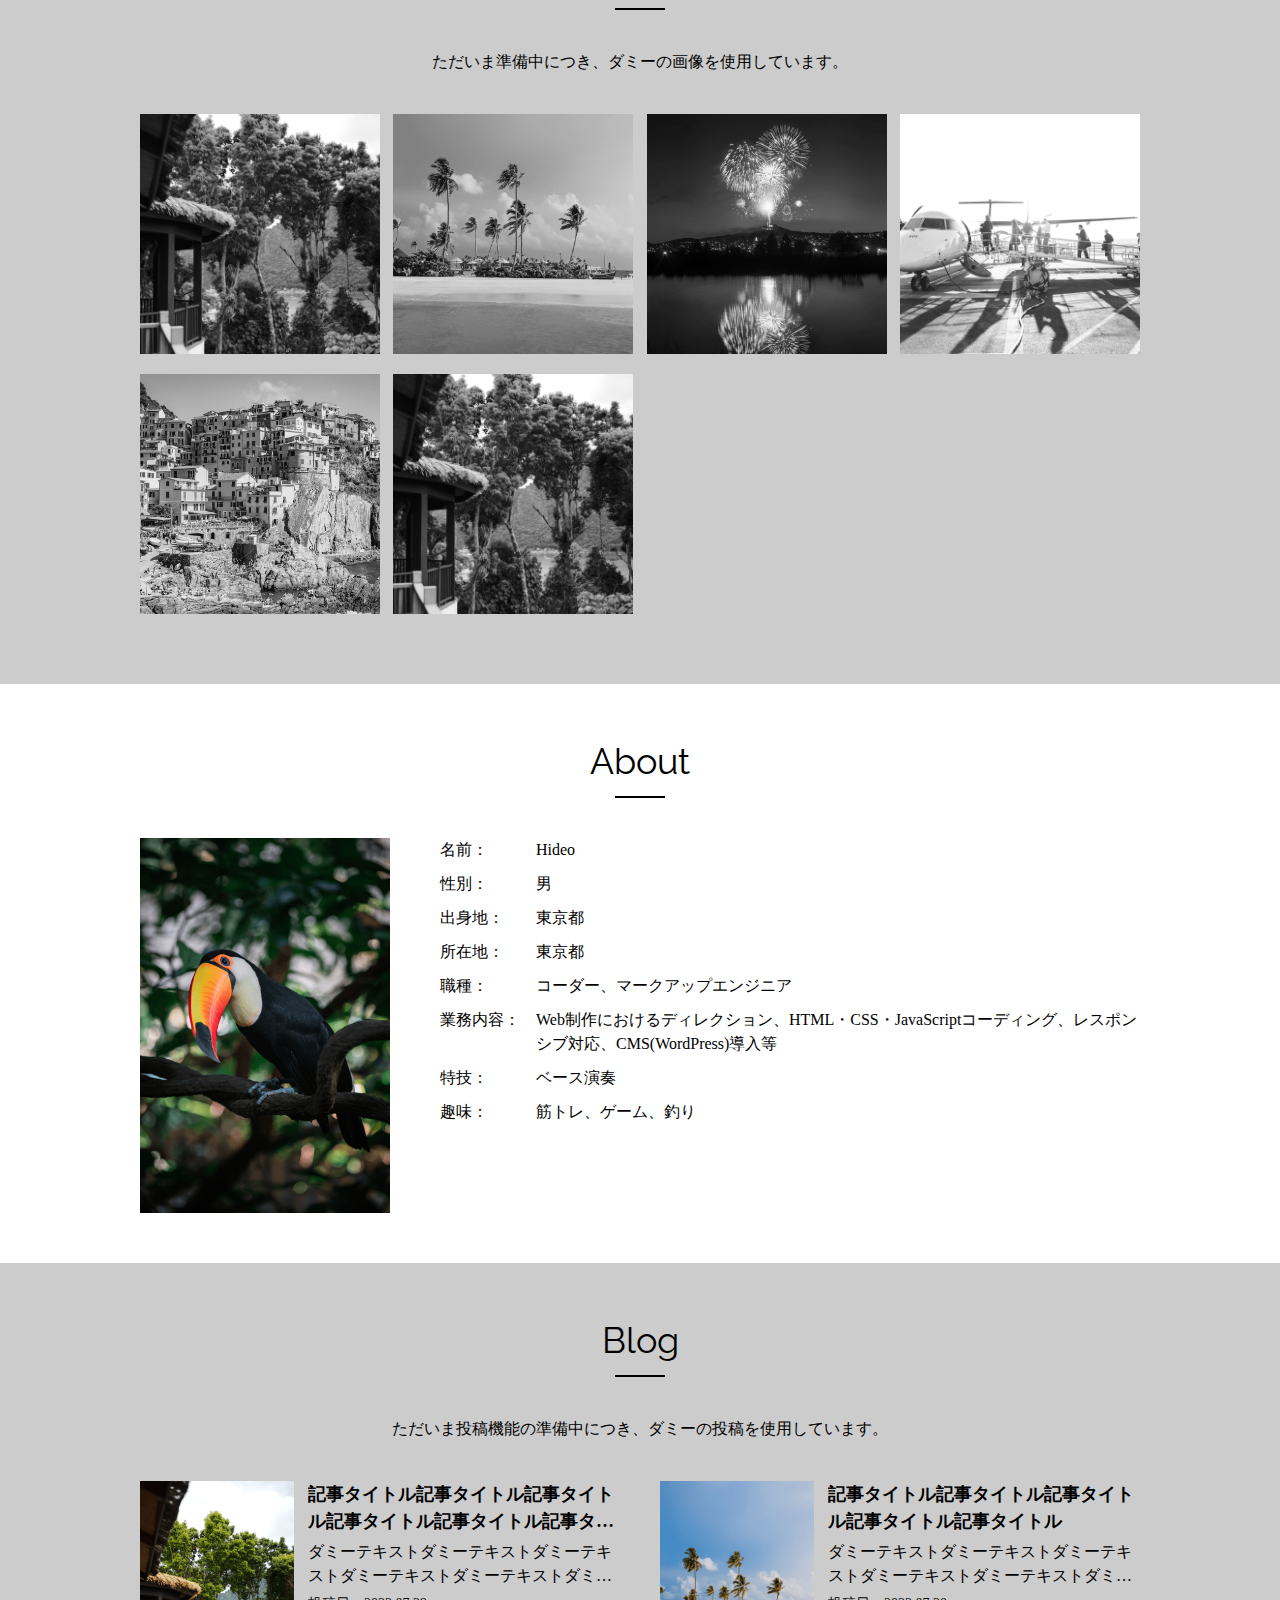
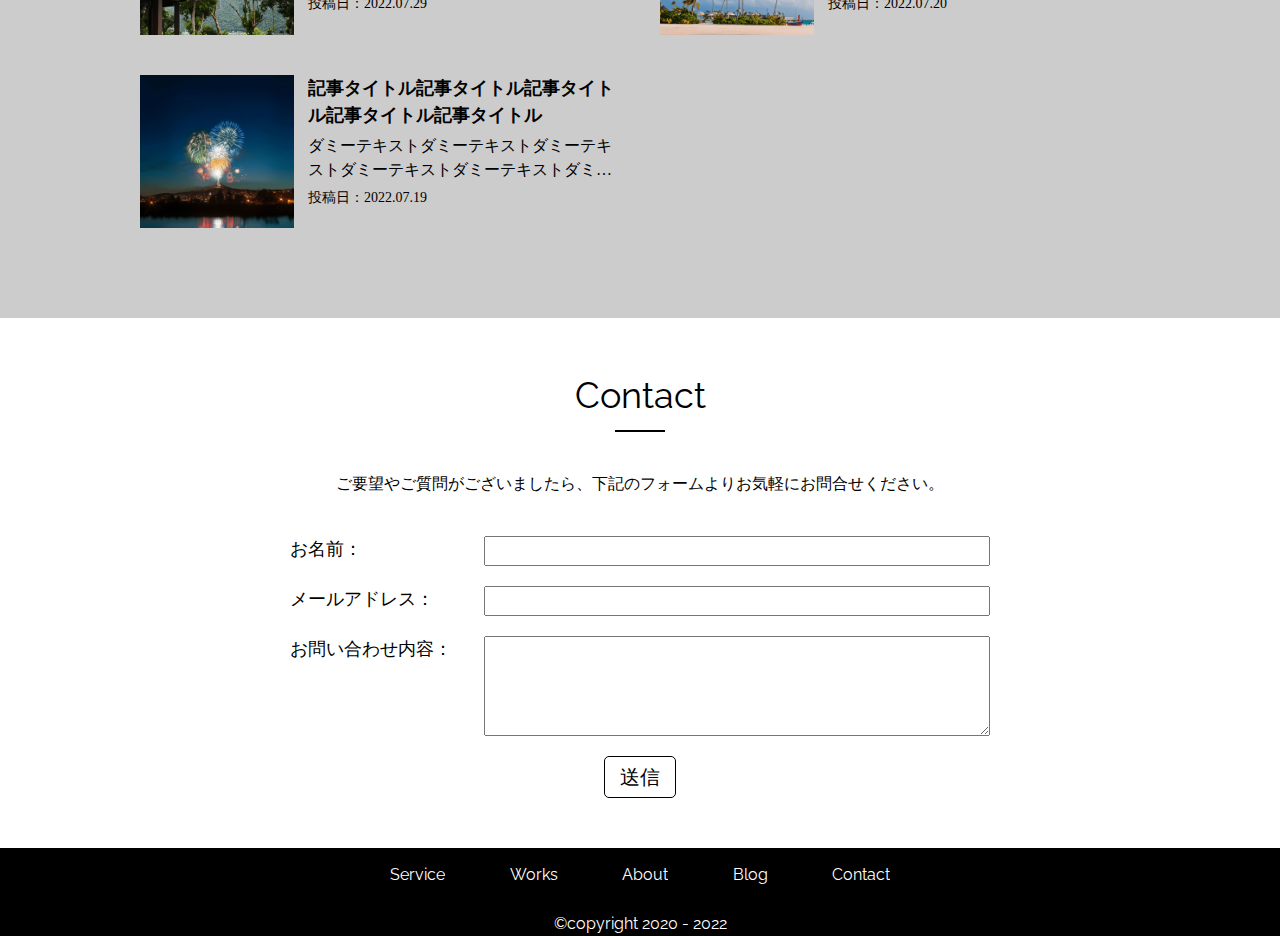
==== commit 0df37ca4: "description更新,プロフィール更新" ====
--- a/index.html
+++ b/index.html
@@ -5,6 +5,7 @@
   <meta http-equiv="X-UA-Compatible" content="IE=edge">
   <meta name="viewport" content="width=device-width, initial-scale=1.0">
   <title>Hideo's Portfolio</title>
+  <meta name=”description” content=”Hideoのポートフォリオサイトです。学んだ技術を随時反映していきます。” />
   <link rel="stylesheet" href="assets/css/reset.css">
   <link rel="stylesheet" href="assets/css/slick/slick.css">
   <link rel="stylesheet" href="assets/css/slick/slick-theme.css">
@@ -195,7 +196,7 @@
               <ul class="profile-list">
                 <li>
                   <div class="item-ttl">名前：</div>
-                  <p class="item-text">増田 英雄(Hideo Masuda)</p>
+                  <p class="item-text">Hideo</p>
                 </li>
                 <li>
                   <div class="item-ttl">性別：</div>
--- a/assets/css/common.css
+++ b/assets/css/common.css
@@ -85,6 +85,7 @@
   width: 30px;
 }
 .hamburger {
+  display: none;
   position: relative;
   width: 30px;
   height: 20px;
@@ -169,6 +170,9 @@
   }
   .header .sns-area {
     display: none;
+  }
+  .hamburger {
+    display: block;
   }
   .header-nav {
     position: fixed;
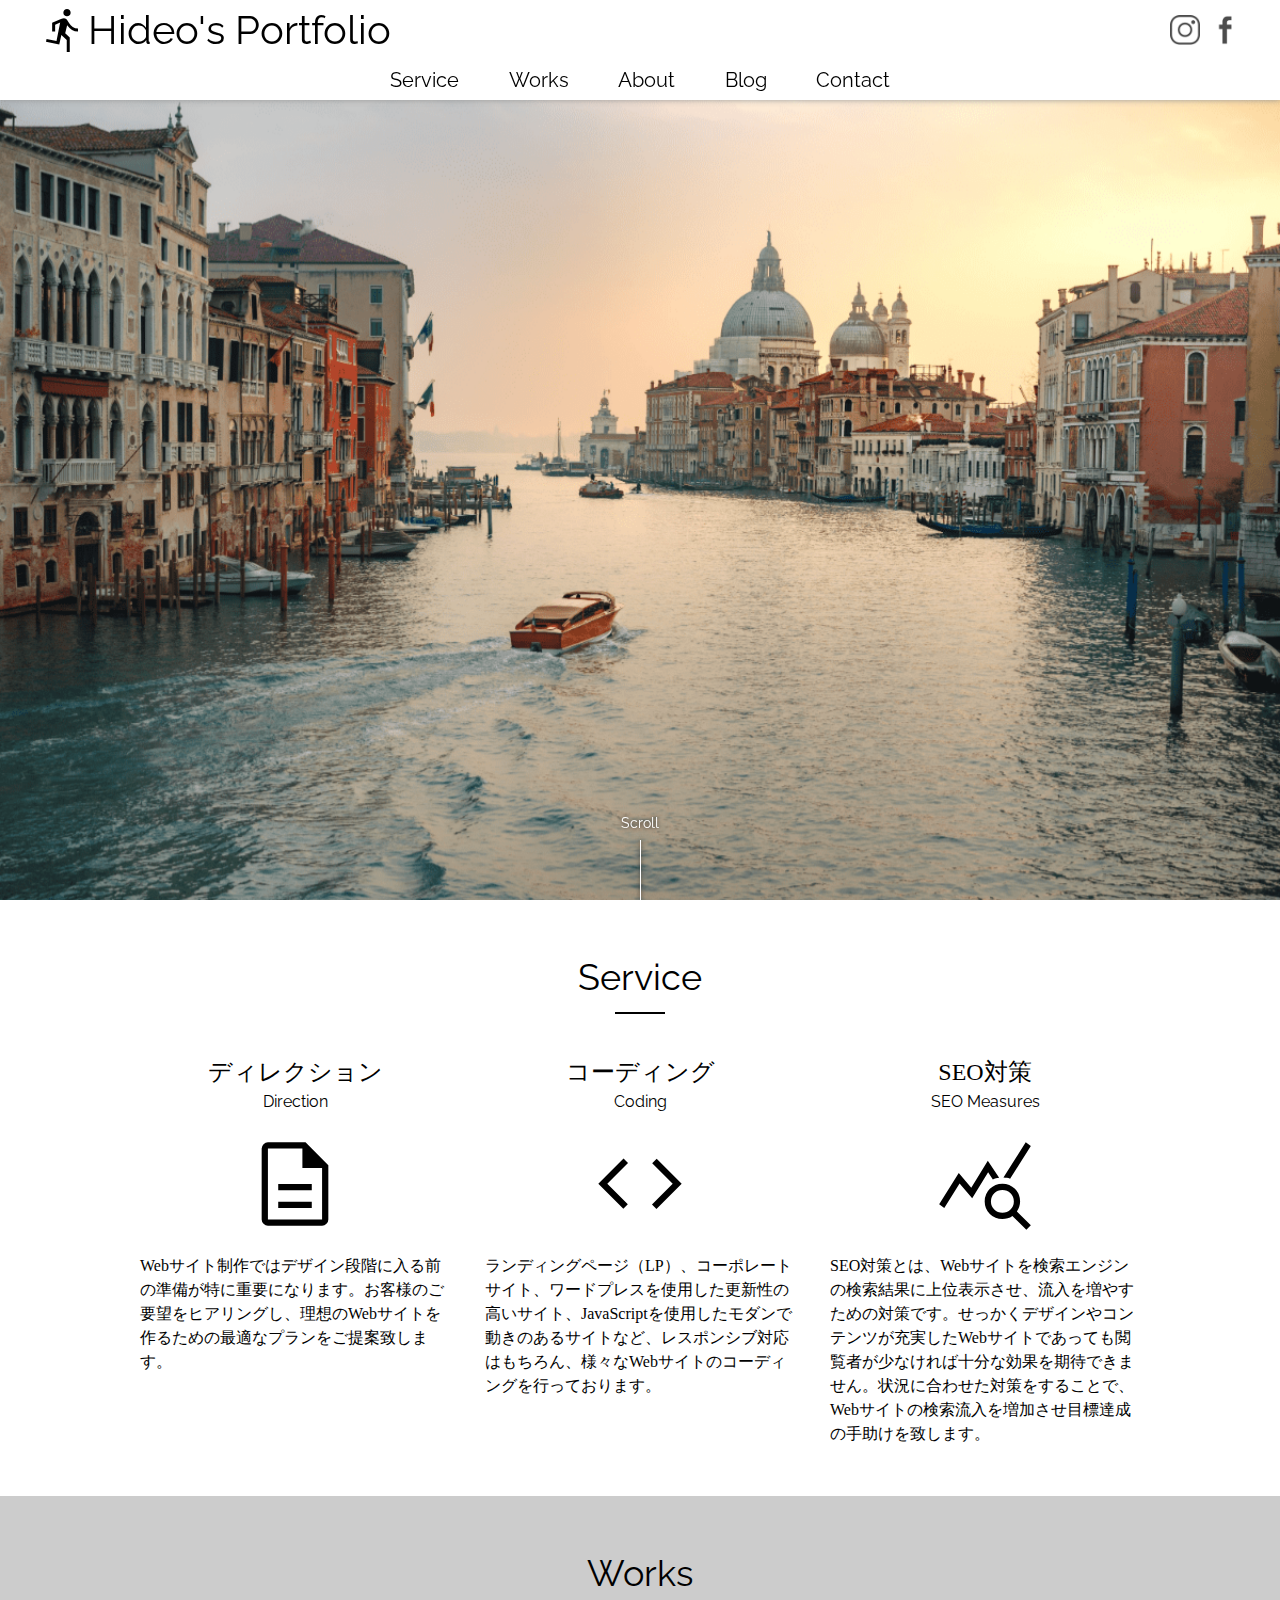
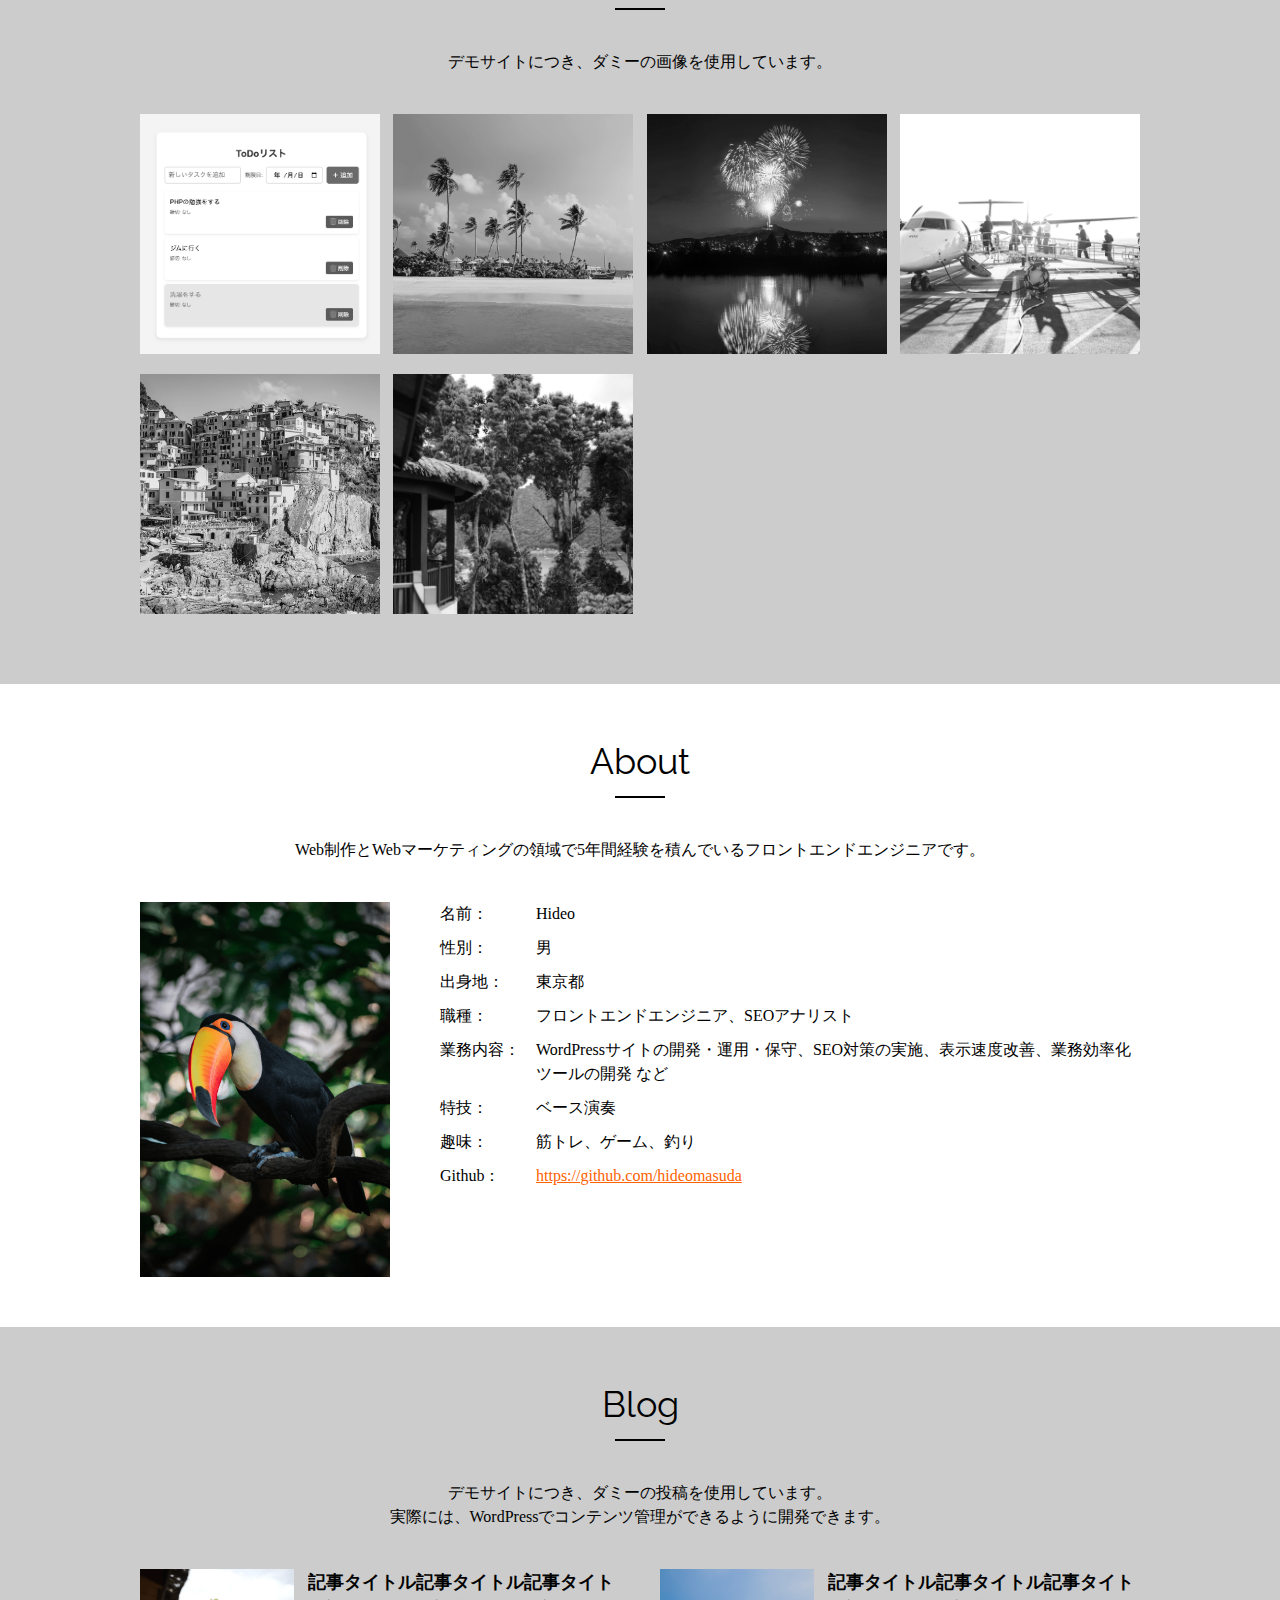
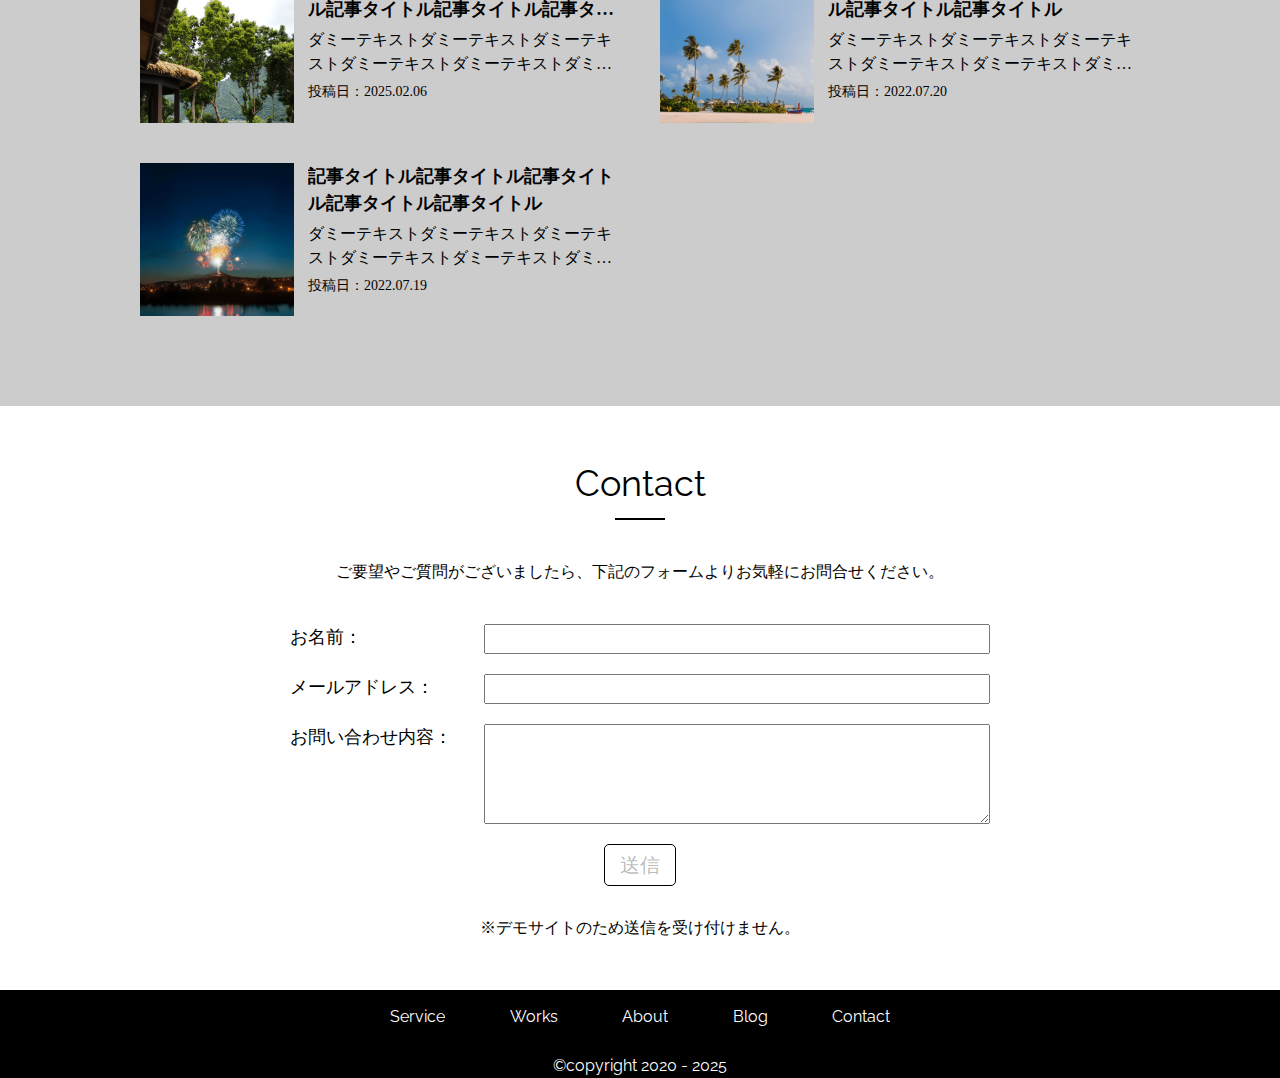
==== commit cdc88eea: "ポートフォリオ　改修" ====
--- a/index.html
+++ b/index.html
@@ -128,56 +128,56 @@
       <div class="content-wrap">
         <div class="page-size">
           <h2 class="sec-ttl ta_c font-raleway">Works</h2>
-          <p class="sec-read ta_c">ただいま準備中につき、ダミーの画像を使用しています。</p>
+          <p class="sec-read ta_c">デモサイトにつき、ダミーの画像を使用しています。</p>
           <ul class="works-list flex">
             <li>
               <a href="">
                 <div class="img-area">
+                  <img src="assets/img/php-todo.png" alt="">
+                </div>
+                <p class="item-detail">2025.02 Coding</p>
+              </a>
+            </li>
+            <li>
+              <a href="">
+                <div class="img-area">
+                  <img src="assets/img/works_img02.png" alt="">
+                </div>
+                <p class="item-detail">2020.10 Coding</p>
+              </a>
+            </li>
+            <li>
+              <a href="">
+                <div class="img-area">
+                  <img src="assets/img/works_img03.png" alt="">
+                </div>
+                <p class="item-detail">2021.05 Coding</p>
+              </a>
+            </li>
+            <li>
+              <a href="">
+                <div class="img-area">
+                  <img src="assets/img/works_img04.png" alt="">
+                </div>
+                <p class="item-detail">2021.07 Coding</p>
+              </a>
+            </li>
+            <li>
+              <a href="">
+                <div class="img-area">
+                  <img src="assets/img/works_img05.png" alt="">
+                </div>
+                <p class="item-detail">2022.07 Coding</p>
+              </a>
+            </li>
+            <li>
+              <a href="">
+                <div class="img-area">
                   <img src="assets/img/works_img01.png" alt="">
                 </div>
-                <p class="item-detail">2020.07 Coding</p>
-              </a>
-            </li>
-            <li>
-              <a href="">
-                <div class="img-area">
-                  <img src="assets/img/works_img02.png" alt="">
-                </div>
-                <p class="item-detail">2020.10 Coding</p>
-              </a>
-            </li>
-            <li>
-              <a href="">
-                <div class="img-area">
-                  <img src="assets/img/works_img03.png" alt="">
-                </div>
-                <p class="item-detail">2021.05 Coding</p>
-              </a>
-            </li>
-            <li>
-              <a href="">
-                <div class="img-area">
-                  <img src="assets/img/works_img04.png" alt="">
-                </div>
-                <p class="item-detail">2021.07 Coding</p>
-              </a>
-            </li>
-            <li>
-              <a href="">
-                <div class="img-area">
-                  <img src="assets/img/works_img05.png" alt="">
-                </div>
                 <p class="item-detail">2022.07 Coding</p>
               </a>
             </li>
-            <li>
-              <a href="">
-                <div class="img-area">
-                  <img src="assets/img/works_img01.png" alt="">
-                </div>
-                <p class="item-detail">2022.07 Coding</p>
-              </a>
-            </li>
           </ul>
         </div>
       </div>
@@ -187,7 +187,8 @@
       <div class="content-wrap">
         <div class="page-size">
           <h2 class="sec-ttl ta_c font-raleway">About</h2>
-          <!-- <p class="sec-read ta_c">自己紹介</p> -->
+          <p class="sec-read ta_c">
+            Web制作とWebマーケティングの領域で5年間経験を積んでいるフロントエンドエンジニアです。</p>
           <div class="flex">
             <div class="img-area">
               <img src="assets/img/profile.png" alt="">
@@ -207,16 +208,12 @@
                   <p class="item-text">東京都</p>
                 </li>
                 <li>
-                  <div class="item-ttl">所在地：</div>
-                  <p class="item-text">東京都</p>
-                </li>
-                <li>
                   <div class="item-ttl">職種：</div>
-                  <p class="item-text">コーダー、マークアップエンジニア</p>
+                  <p class="item-text">フロントエンドエンジニア、SEOアナリスト</p>
                 </li>
                 <li>
                   <div class="item-ttl">業務内容：</div>
-                  <p class="item-text">Web制作におけるディレクション、HTML・CSS・JavaScriptコーディング、レスポンシブ対応、CMS(WordPress)導入等</p>
+                  <p class="item-text">WordPressサイトの開発・運用・保守、SEO対策の実施、表示速度改善、業務効率化ツールの開発 など</p>
                 </li>
                 <li>
                   <div class="item-ttl">特技：</div>
@@ -225,6 +222,10 @@
                 <li>
                   <div class="item-ttl">趣味：</div>
                   <p class="item-text">筋トレ、ゲーム、釣り</p>
+                </li>
+                <li>
+                  <div class="item-ttl">Github：</div>
+                  <p class="item-text"><a href="https://github.com/hideomasuda" target="_blank" class="link">https://github.com/hideomasuda</a></p>
                 </li>
               </ul>
             </div>
@@ -237,22 +238,22 @@
       <div class="content-wrap">
         <div class="page-size">
           <h2 class="sec-ttl ta_c font-raleway">Blog</h2>
-          <p class="sec-read ta_c">ただいま投稿機能の準備中につき、ダミーの投稿を使用しています。</p>
+          <p class="sec-read ta_c">デモサイトにつき、ダミーの投稿を使用しています。<br>実際には、WordPressでコンテンツ管理ができるように開発できます。</p>
           <ul class="blog-list">
             <li>
-              <a href="">
+              <a href="./blog/article01.html">
                 <div class="img-area">
                   <img src="assets/img/works_img01.png" alt="">
                 </div>
                 <div class="text-area">
                   <div class="ttl">記事タイトル記事タイトル記事タイトル記事タイトル記事タイトル記事タイトル記事タイトル記事タイトル記事タイトル記事タイトル</div>
                   <div class="desc">ダミーテキストダミーテキストダミーテキストダミーテキストダミーテキストダミーテキスト。ダミーテキスト。ダミーテキスト。</div>
-                  <div class="date-area">投稿日：<span class="date">2022.07.29</span></div>
-                </div>
-              </a>
-            </li>
-            <li>
-              <a href="">
+                  <div class="date-area">投稿日：<span class="date">2025.02.06</span></div>
+                </div>
+              </a>
+            </li>
+            <li>
+              <a href="./blog/article01.html">
                 <div class="img-area">
                   <img src="assets/img/works_img02.png" alt="">
                 </div>
@@ -264,7 +265,7 @@
               </a>
             </li>
             <li>
-              <a href="">
+              <a href="./blog/article01.html">
                 <div class="img-area">
                   <img src="assets/img/works_img03.png" alt="">
                 </div>
@@ -298,7 +299,8 @@
               <span class="input-ttl">お問い合わせ内容：</span>
               <textarea name="message"></textarea>
             </label>
-            <button type="submit">送信</button>
+            <button type="submit" disabled>送信</button>
+            <p class="ta_c" style="margin-top: 30px;">※デモサイトのため送信を受け付けません。</p>
           </form>
         </div>
       </div>
@@ -334,7 +336,7 @@
             <a href="#sec05">Contact</a>
           </li>
         </ul>
-        <p class="copyright ta_c font-raleway">&copy;copyright 2020 - 2022</p>
+        <p class="copyright ta_c font-raleway">&copy;copyright 2020 - 2025</p>
       </div>
     </div>
   </footer>
--- a/assets/css/common.css
+++ b/assets/css/common.css
@@ -323,4 +323,9 @@
   display: block;
   font-size: 12px;
   text-align: center;
+}
+
+.link {
+  text-decoration: underline;
+  color: #ff6200;
 }--- a/assets/css/style.css
+++ b/assets/css/style.css
@@ -388,6 +388,7 @@
   margin: 0 auto;
   cursor: pointer;
   transition: .3s;
+  pointer-events: none;
 }
 .contact button:hover {
   background: #000;
@@ -401,4 +402,45 @@
   .contact button {
     font-size: 18px;
   }
-}+}
+
+.blog-single .page-size {
+  padding: 40px 20px;
+  background: #fff;
+}
+.blog-single .ttl-wrap {
+  display: flex;
+  align-items: center;
+  gap: 20px;
+  margin-bottom: 40px;
+}
+.blog-single .ttl-wrap .eyecatch {
+  width: 100px;
+}
+.blog-single .ttl-wrap .eyecatch img {
+  aspect-ratio: 1/1;
+  object-fit: cover;
+}
+.blog-single .ttl-wrap .txt-area {
+  width: calc(100% - 100px);
+}
+.blog-single p {
+  margin: 20px 0;
+}
+.blog-single .back-link {
+  display: block;
+  width: 200px;
+  text-align: center;
+  font-size: 16px;
+  background: #fff;
+  border: 1px solid #000;
+  border-radius: 5px;
+  padding: 5px 15px;
+  margin: 40px auto;
+  cursor: pointer;
+  transition: .3s;
+}
+.blog-single .back-link:hover {
+  background: #000;
+  color: #fff;
+}
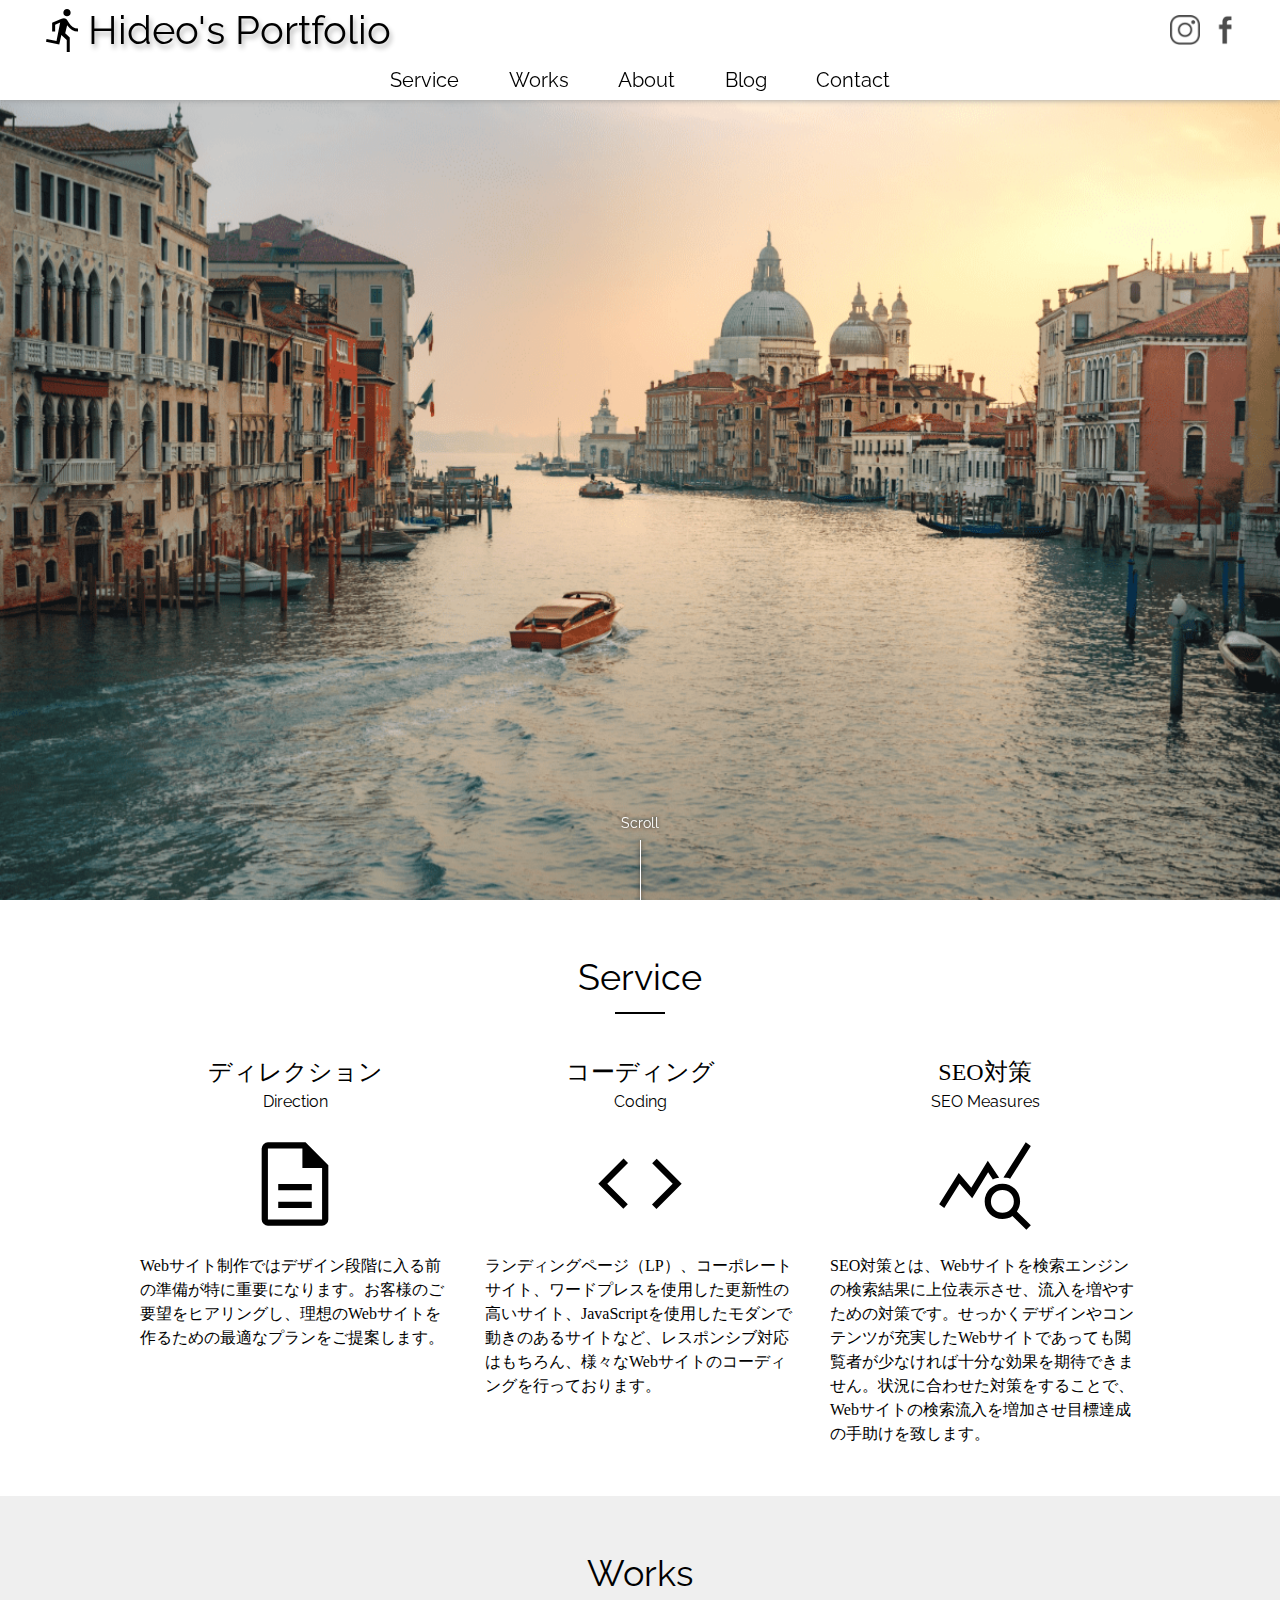
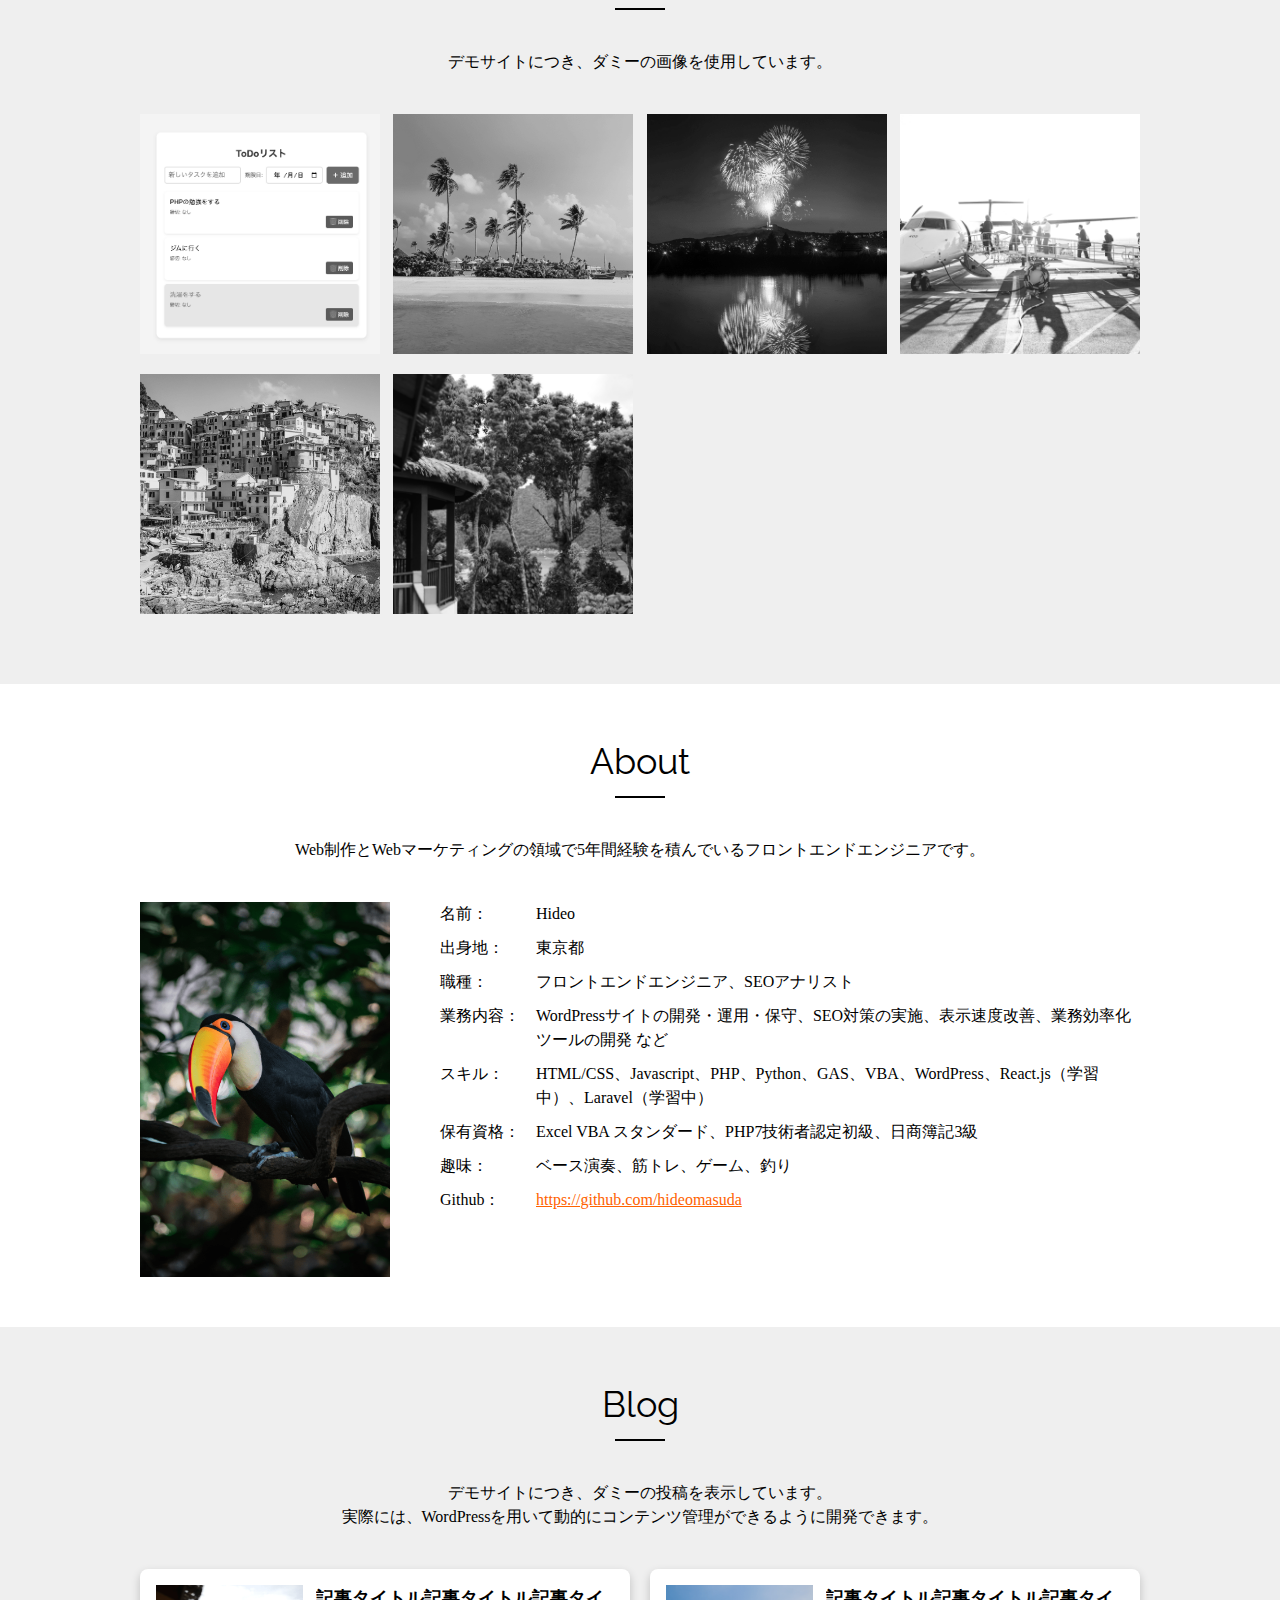
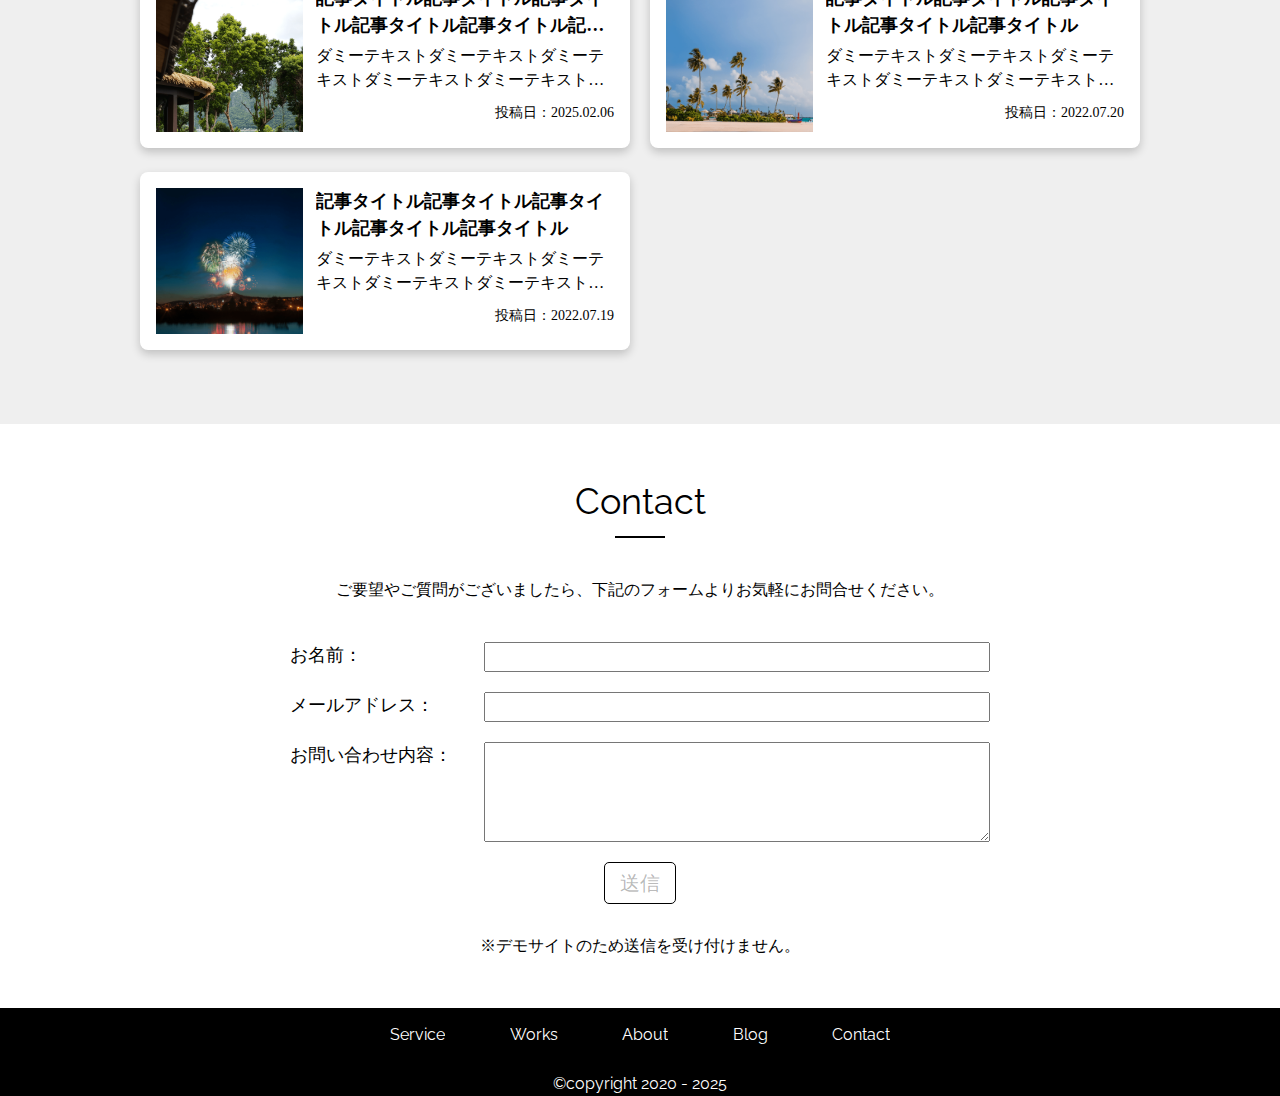
==== commit f73c121e: "ポートフォリオ　改修" ====
--- a/index.html
+++ b/index.html
@@ -97,7 +97,7 @@
               <div class="img-area">
                 <img src="assets/img/service_img01.svg" alt="">
               </div>
-              <p class="text">Webサイト制作ではデザイン段階に入る前の準備が特に重要になります。お客様のご要望をヒアリングし、理想のWebサイトを作るための<span class="marker">最適なプランをご提案</span>致します。</p>
+              <p class="text">Webサイト制作ではデザイン段階に入る前の準備が特に重要になります。お客様のご要望をヒアリングし、理想のWebサイトを作るための<span class="marker">最適なプランをご提案</span>します。</p>
             </li>
             <li>
               <h3 class="item-ttl ta_c">
@@ -200,10 +200,6 @@
                   <p class="item-text">Hideo</p>
                 </li>
                 <li>
-                  <div class="item-ttl">性別：</div>
-                  <p class="item-text">男</p>
-                </li>
-                <li>
                   <div class="item-ttl">出身地：</div>
                   <p class="item-text">東京都</p>
                 </li>
@@ -216,12 +212,16 @@
                   <p class="item-text">WordPressサイトの開発・運用・保守、SEO対策の実施、表示速度改善、業務効率化ツールの開発 など</p>
                 </li>
                 <li>
-                  <div class="item-ttl">特技：</div>
-                  <p class="item-text">ベース演奏</p>
+                  <div class="item-ttl">スキル：</div>
+                  <p class="item-text">HTML/CSS、Javascript、PHP、Python、GAS、VBA、WordPress、React.js（学習中）、Laravel（学習中）</p>
+                </li>
+                <li>
+                  <div class="item-ttl">保有資格：</div>
+                  <p class="item-text">Excel VBA スタンダード、PHP7技術者認定初級、日商簿記3級</p>
                 </li>
                 <li>
                   <div class="item-ttl">趣味：</div>
-                  <p class="item-text">筋トレ、ゲーム、釣り</p>
+                  <p class="item-text">ベース演奏、筋トレ、ゲーム、釣り</p>
                 </li>
                 <li>
                   <div class="item-ttl">Github：</div>
@@ -238,7 +238,7 @@
       <div class="content-wrap">
         <div class="page-size">
           <h2 class="sec-ttl ta_c font-raleway">Blog</h2>
-          <p class="sec-read ta_c">デモサイトにつき、ダミーの投稿を使用しています。<br>実際には、WordPressでコンテンツ管理ができるように開発できます。</p>
+          <p class="sec-read ta_c">デモサイトにつき、ダミーの投稿を表示しています。<br>実際には、WordPressを用いて動的にコンテンツ管理ができるように開発できます。</p>
           <ul class="blog-list">
             <li>
               <a href="./blog/article01.html">
--- a/assets/css/common.css
+++ b/assets/css/common.css
@@ -59,6 +59,7 @@
 .header-logo {
   font-size: 40px;
   font-weight: normal;
+  text-shadow: 2px 4px 5px rgba(0,0,0,0.3);
 }
 .header-logo a {
   display: flex;
@@ -268,7 +269,7 @@
   background: #fff;
 }
 .sec-wrap:nth-child(odd) {
-  background: #ccc;
+  background: #efefef;
 }
 .sec-ttl {
   font-size: 36px;
--- a/assets/css/style.css
+++ b/assets/css/style.css
@@ -292,8 +292,12 @@
   flex-wrap: wrap;
 }
 .blog-list li {
-  width: 48%;
-  margin-bottom: 40px;
+  width: 49%;
+  margin-bottom: 24px;
+  box-shadow: 0 4px 10px rgba(0,0,0,0.2);
+  padding: 16px;
+  border-radius: 8px;
+  background: #fff;
 }
 .blog-list li a {
   display: flex;
@@ -328,7 +332,7 @@
   -webkit-line-clamp: 2;
 }
 .blog-list .text-area .desc {
-  margin-bottom: 5px;
+  margin-bottom: 10px;
   overflow: hidden;
   display: -webkit-box;
   -webkit-box-orient: vertical;
@@ -336,6 +340,7 @@
 }
 .blog-list .text-area .date-area {
   font-size: 14px;
+  text-align: right;
 }
 @media screen and (max-width: 767px) {
   .blog-list li {
@@ -407,12 +412,16 @@
 .blog-single .page-size {
   padding: 40px 20px;
   background: #fff;
+  box-shadow: 0 0 10px rgba(0, 0, 0, 0.1);
+  border-radius: 8px;
 }
 .blog-single .ttl-wrap {
   display: flex;
-  align-items: center;
+  align-items: flex-start;
   gap: 20px;
-  margin-bottom: 40px;
+  padding-bottom: 36px;
+  margin-bottom: 30px;
+  border-bottom: 1px solid #bbb;
 }
 .blog-single .ttl-wrap .eyecatch {
   width: 100px;
@@ -423,6 +432,14 @@
 }
 .blog-single .ttl-wrap .txt-area {
   width: calc(100% - 100px);
+}
+.blog-single .ttl-wrap .txt-area .article-ttl {
+  margin-bottom: 20px;
+}
+.blog-single .ttl-wrap .txt-area .meta {
+  font-size: 0.9rem;
+  color: #333;
+  margin: 0;
 }
 .blog-single p {
   margin: 20px 0;
